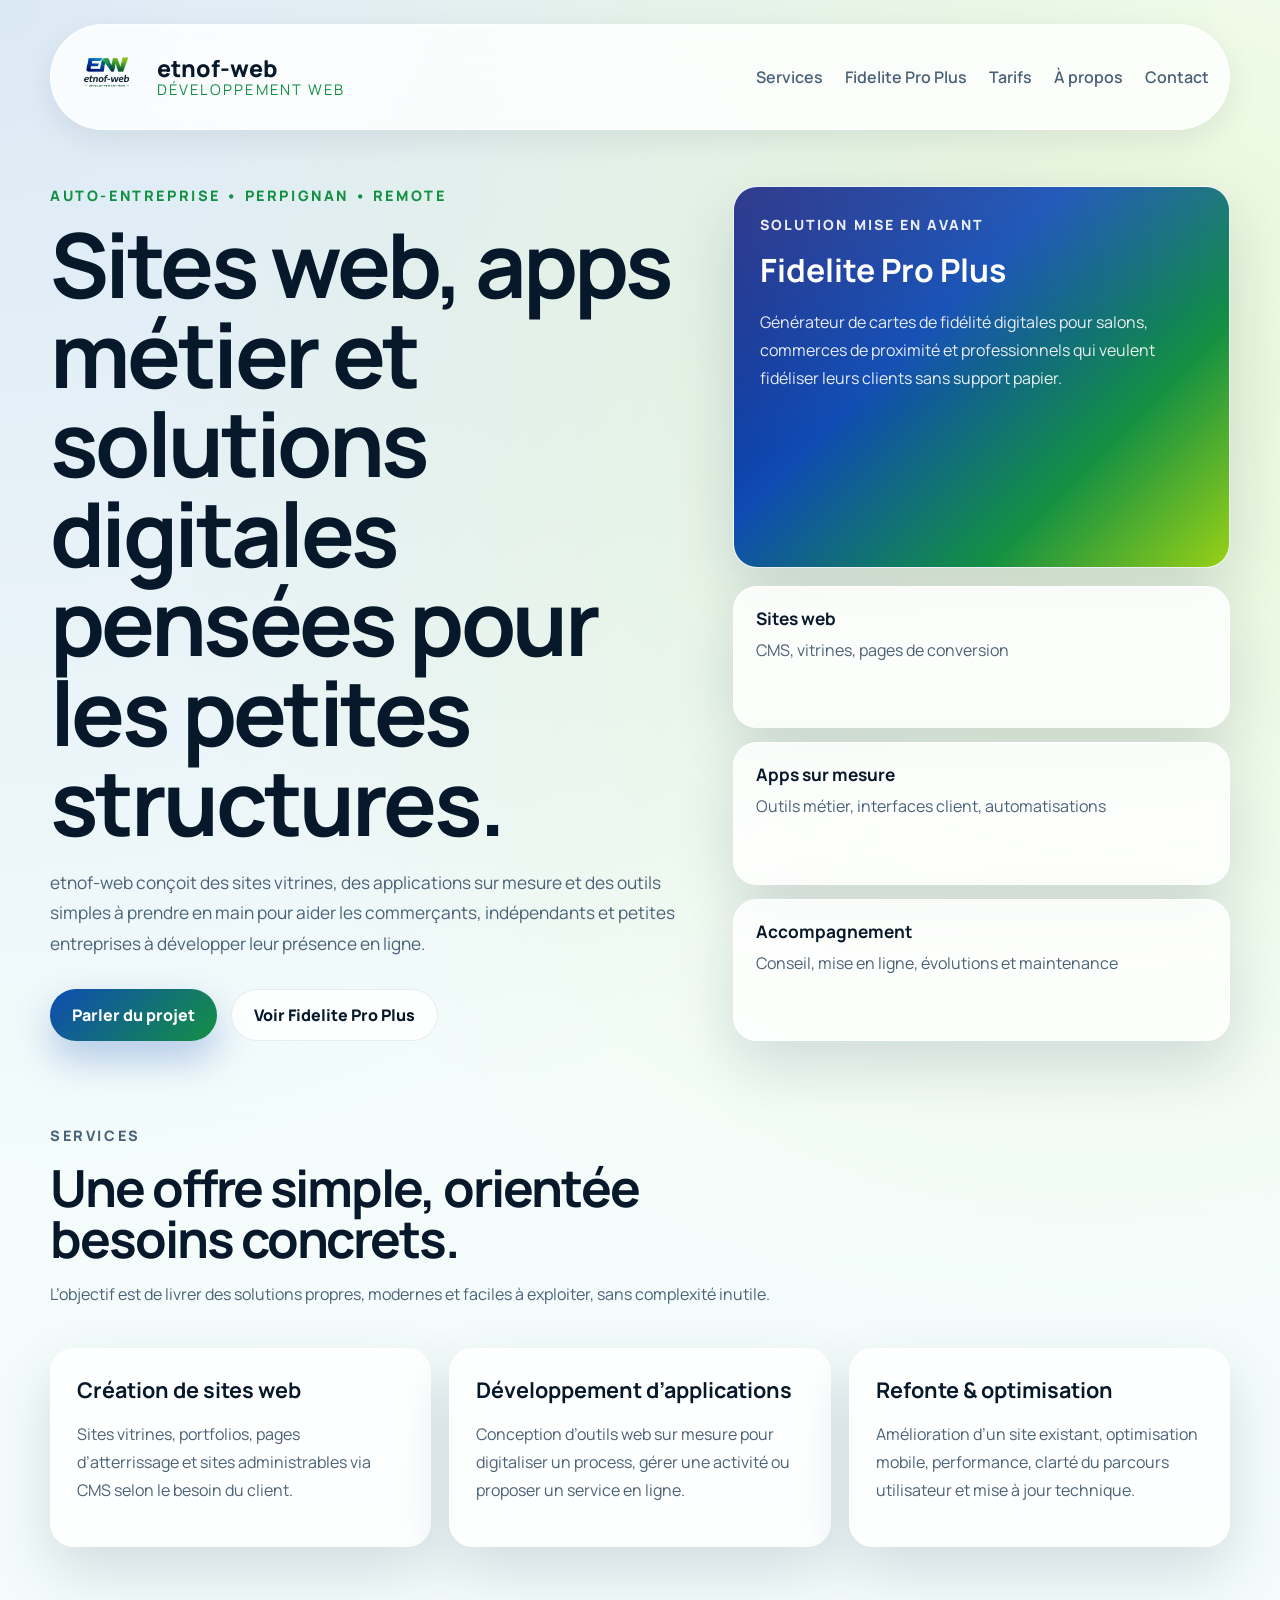
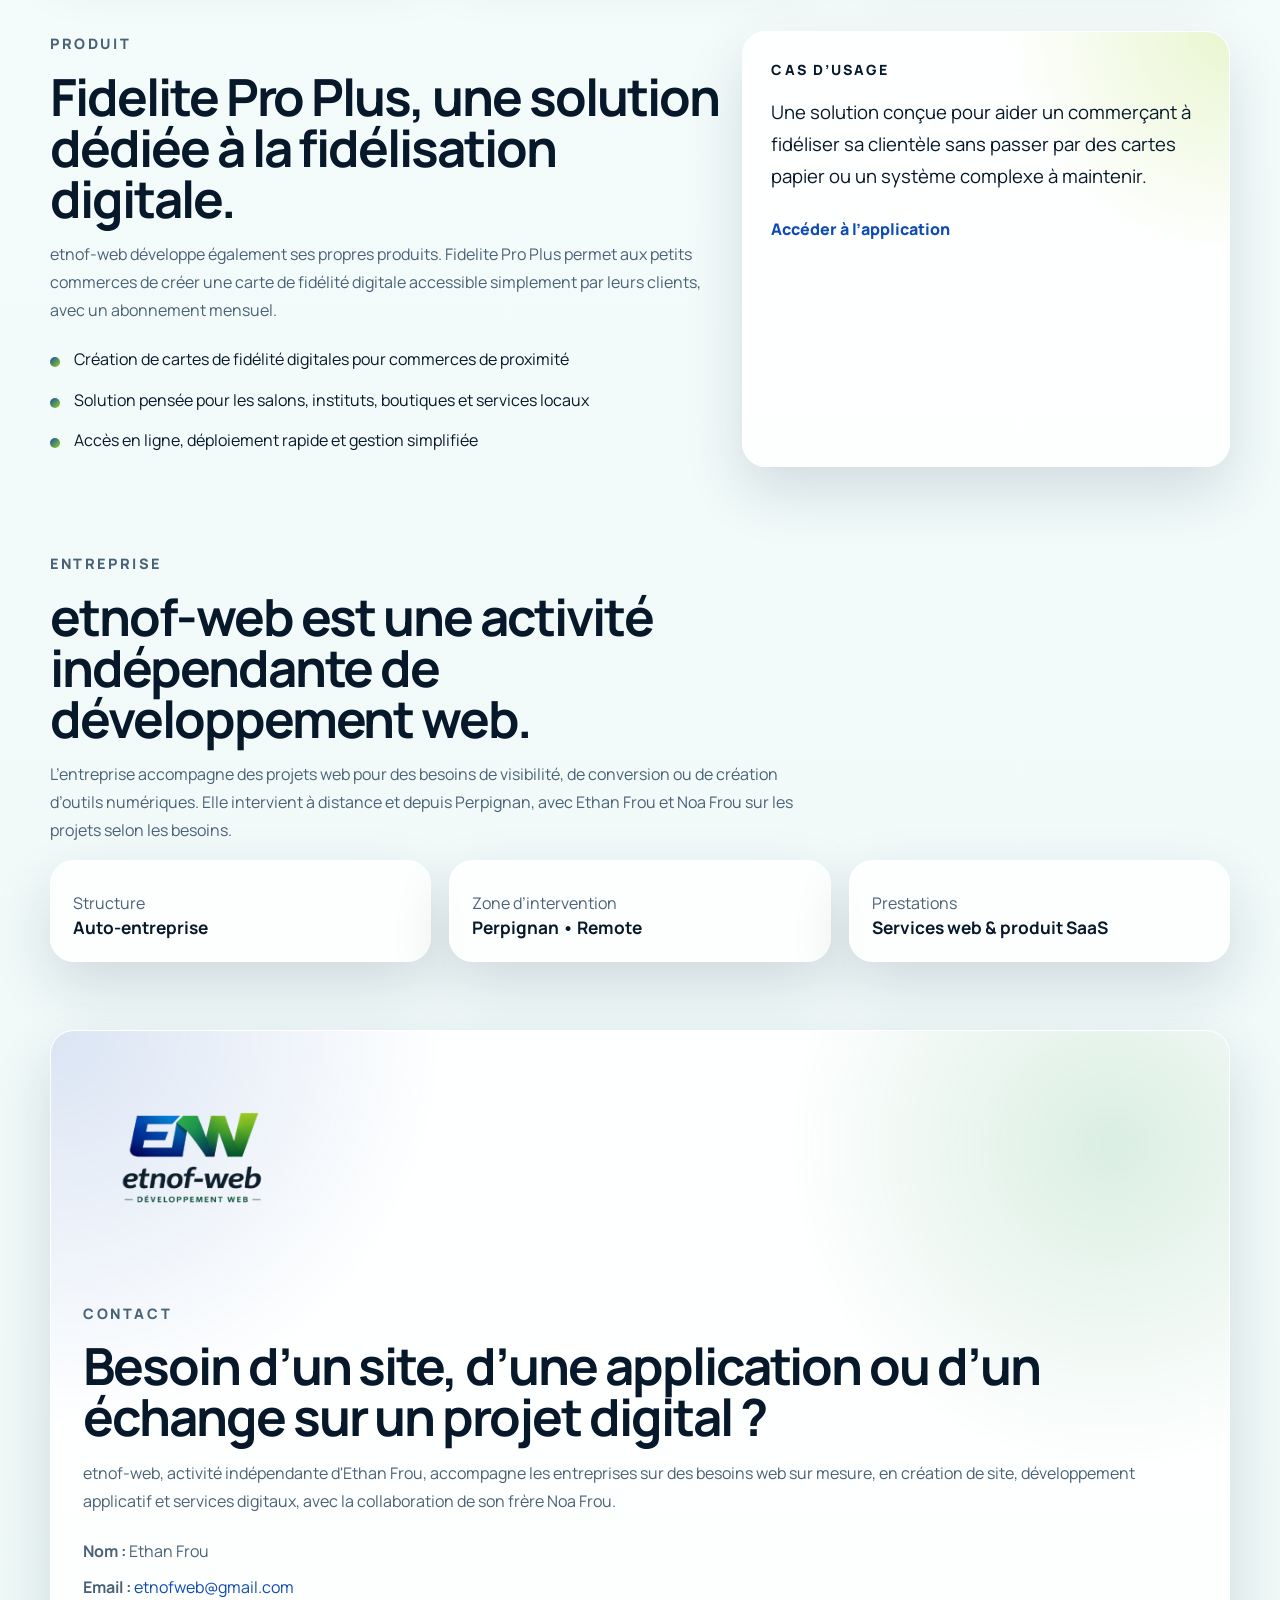
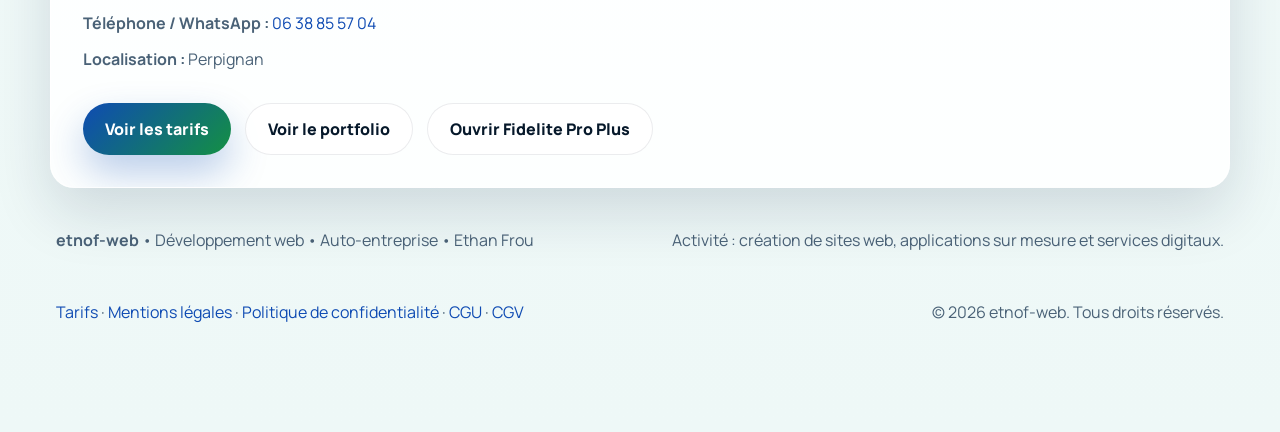
==== index.html @ b0a61ca3 "fix: retire Saint-Féliu-d'Amont de la zone d'intervention affichée Co-Authored-By: Claude Sonnet 5 <" ====
<!DOCTYPE html>
<html lang="fr">
  <head>
    <meta charset="UTF-8" />
    <meta name="viewport" content="width=device-width, initial-scale=1.0" />
    <title>etnof-web | Développement web & applications sur mesure</title>
    <meta
      name="description"
      content="etnof-web accompagne les indépendants, commerces et petites entreprises dans la création de sites web, d'applications sur mesure et d'outils digitaux comme Fidelite Pro Plus."
    />

    <!-- Google Search Console -->
    <meta name="google-site-verification" content="aApSL52H5fIy4BZEjOW_FqkqM33ICjAAiNYZXDq9M8A" />

    <!-- Canonical -->
    <link rel="canonical" href="https://website-etnof-web.vercel.app/" />

    <!-- Open Graph -->
    <meta property="og:type" content="website" />
    <meta property="og:url" content="https://website-etnof-web.vercel.app/" />
    <meta property="og:title" content="etnof-web | Développement web & applications sur mesure" />
    <meta property="og:description" content="etnof-web accompagne les indépendants, commerces et petites entreprises dans la création de sites web, d'applications sur mesure et d'outils digitaux." />
    <meta property="og:image" content="https://website-etnof-web.vercel.app/Logo_etnof-web.png" />
    <meta property="og:locale" content="fr_FR" />
    <meta property="og:site_name" content="etnof-web" />

    <!-- Twitter Card -->
    <meta name="twitter:card" content="summary" />
    <meta name="twitter:title" content="etnof-web | Développement web & applications sur mesure" />
    <meta name="twitter:description" content="etnof-web accompagne les indépendants, commerces et petites entreprises dans la création de sites web, d'applications sur mesure et d'outils digitaux." />
    <meta name="twitter:image" content="https://website-etnof-web.vercel.app/Logo_etnof-web.png" />

    <!-- JSON-LD : LocalBusiness -->
    <script type="application/ld+json">
    {
      "@context": "https://schema.org",
      "@type": "LocalBusiness",
      "name": "etnof-web",
      "description": "Développement web, création de sites web et d'applications sur mesure pour indépendants, commerces et petites entreprises.",
      "url": "https://website-etnof-web.vercel.app/",
      "logo": "https://website-etnof-web.vercel.app/Logo_etnof-web.png",
      "image": "https://website-etnof-web.vercel.app/Logo_etnof-web.png",
      "telephone": "+33638855704",
      "email": "etnofweb@gmail.com",
      "address": {
        "@type": "PostalAddress",
        "addressLocality": "Perpignan",
        "addressRegion": "Occitanie",
        "addressCountry": "FR"
      },
      "areaServed": {
        "@type": "Country",
        "name": "France"
      },
      "priceRange": "€€",
      "knowsLanguage": "fr",
      "founder": {
        "@type": "Person",
        "name": "Ethan Frou"
      },
      "hasOfferCatalog": {
        "@type": "OfferCatalog",
        "name": "Services web",
        "itemListElement": [
          {
            "@type": "Offer",
            "itemOffered": {
              "@type": "Service",
              "name": "Création de sites web",
              "description": "Sites vitrines, portfolios, pages d'atterrissage et sites administrables via CMS."
            }
          },
          {
            "@type": "Offer",
            "itemOffered": {
              "@type": "Service",
              "name": "Développement d'applications sur mesure",
              "description": "Conception d'outils web sur mesure pour digitaliser un process ou proposer un service en ligne."
            }
          },
          {
            "@type": "Offer",
            "itemOffered": {
              "@type": "Service",
              "name": "Refonte & optimisation",
              "description": "Amélioration d'un site existant, optimisation mobile, performance et mise à jour technique."
            }
          }
        ]
      }
    }
    </script>

    <link rel="icon" type="image/png" href="Logo_etnof-web.png" />
    <link rel="apple-touch-icon" href="Logo_etnof-web.png" />
    <link rel="preconnect" href="https://fonts.googleapis.com" />
    <link rel="preconnect" href="https://fonts.gstatic.com" crossorigin />
    <link
      href="https://fonts.googleapis.com/css2?family=Manrope:wght@400;500;600;700;800&display=swap"
      rel="stylesheet"
    />
    <link rel="stylesheet" href="style.css" />
  </head>
  <body>
    <div class="page-shell">
      <header class="site-header">
        <a class="brand" href="#top" aria-label="Accueil etnof-web">
          <img
            class="brand-logo"
            src="Logo_etnof-web.png"
            alt="Logo etnof-web"
            width="320"
            height="320"
          />
          <span class="brand-copy">
            <strong>etnof-web</strong>
            <span>Développement web</span>
          </span>
        </a>

        <button
          class="menu-toggle"
          type="button"
          aria-expanded="false"
          aria-controls="site-nav"
        >
          Menu
        </button>

        <nav class="site-nav" id="site-nav" aria-label="Navigation principale">
          <a href="#services">Services</a>
          <a href="#fideliteproplus">Fidelite Pro Plus</a>
          <a href="tarifs.html">Tarifs</a>
          <a href="#apropos">À propos</a>
          <a href="#contact">Contact</a>
        </nav>
      </header>

      <main id="top">
        <section class="hero">
          <div class="hero-copy" data-reveal>
            <p class="eyebrow">Auto-entreprise • Perpignan • Remote</p>
            <h1>Sites web, apps métier et solutions digitales pensées pour les petites structures.</h1>
            <p class="hero-text">
              etnof-web conçoit des sites vitrines, des applications sur mesure et des outils
              simples à prendre en main pour aider les commerçants, indépendants et petites
              entreprises à développer leur présence en ligne.
            </p>
            <div class="hero-actions">
              <a class="button button-primary" href="#contact">Parler du projet</a>
              <a
                class="button button-secondary"
                href="https://app.fideliteproplus.com/"
                target="_blank"
                rel="noreferrer"
              >
                Voir Fidelite Pro Plus
              </a>
            </div>
          </div>

          <aside class="hero-panel" data-reveal>
            <div class="panel-card panel-card-gradient">
              <p class="panel-label">Solution mise en avant</p>
              <h2>Fidelite Pro Plus</h2>
              <p>
                Générateur de cartes de fidélité digitales pour salons, commerces de proximité et
                professionnels qui veulent fidéliser leurs clients sans support papier.
              </p>
            </div>

            <div class="hero-stats">
              <article class="stat-card">
                <strong>Sites web</strong>
                <span>CMS, vitrines, pages de conversion</span>
              </article>
              <article class="stat-card">
                <strong>Apps sur mesure</strong>
                <span>Outils métier, interfaces client, automatisations</span>
              </article>
              <article class="stat-card">
                <strong>Accompagnement</strong>
                <span>Conseil, mise en ligne, évolutions et maintenance</span>
              </article>
            </div>
          </aside>
        </section>

        <section class="section section-grid" id="services">
          <div class="section-heading" data-reveal>
            <p class="eyebrow">Services</p>
            <h2>Une offre simple, orientée besoins concrets.</h2>
            <p>
              L’objectif est de livrer des solutions propres, modernes et faciles à exploiter, sans
              complexité inutile.
            </p>
          </div>

          <div class="cards-grid">
            <article class="info-card" data-reveal>
              <h3>Création de sites web</h3>
              <p>
                Sites vitrines, portfolios, pages d’atterrissage et sites administrables via CMS
                selon le besoin du client.
              </p>
            </article>
            <article class="info-card" data-reveal>
              <h3>Développement d’applications</h3>
              <p>
                Conception d’outils web sur mesure pour digitaliser un process, gérer une activité
                ou proposer un service en ligne.
              </p>
            </article>
            <article class="info-card" data-reveal>
              <h3>Refonte & optimisation</h3>
              <p>
                Amélioration d’un site existant, optimisation mobile, performance, clarté du
                parcours utilisateur et mise à jour technique.
              </p>
            </article>
          </div>
        </section>

        <section class="section spotlight" id="fideliteproplus">
          <div class="spotlight-copy" data-reveal>
            <p class="eyebrow">Produit</p>
            <h2>Fidelite Pro Plus, une solution dédiée à la fidélisation digitale.</h2>
            <p>
              etnof-web développe également ses propres produits. Fidelite Pro Plus permet aux
              petits commerces de créer une carte de fidélité digitale accessible simplement par
              leurs clients, avec un abonnement mensuel.
            </p>
            <ul class="feature-list">
              <li>Création de cartes de fidélité digitales pour commerces de proximité</li>
              <li>Solution pensée pour les salons, instituts, boutiques et services locaux</li>
              <li>Accès en ligne, déploiement rapide et gestion simplifiée</li>
            </ul>
          </div>

          <div class="spotlight-box" data-reveal>
            <p class="spotlight-kicker">Cas d’usage</p>
            <p class="spotlight-quote">
              Une solution conçue pour aider un commerçant à fidéliser sa clientèle sans passer par
              des cartes papier ou un système complexe à maintenir.
            </p>
            <a href="https://app.fideliteproplus.com/" target="_blank" rel="noreferrer">
              Accéder à l’application
            </a>
          </div>
        </section>

        <section class="section about" id="apropos">
          <div class="section-heading narrow" data-reveal>
            <p class="eyebrow">Entreprise</p>
            <h2>etnof-web est une activité indépendante de développement web.</h2>
            <p>
              L’entreprise accompagne des projets web pour des besoins de visibilité, de conversion
              ou de création d’outils numériques. Elle intervient à distance et depuis Perpignan,
              avec Ethan Frou et Noa Frou sur les projets selon les besoins.
            </p>
          </div>

          <div class="about-grid">
            <article class="about-card" data-reveal>
              <span>Structure</span>
              <strong>Auto-entreprise</strong>
            </article>
            <article class="about-card" data-reveal>
              <span>Zone d’intervention</span>
              <strong>Perpignan • Remote</strong>
            </article>
            <article class="about-card" data-reveal>
              <span>Prestations</span>
              <strong>Services web & produit SaaS</strong>
            </article>
          </div>
        </section>
      </main>

      <footer class="site-footer section" id="contact">
        <div class="footer-card" data-reveal>
          <img
            class="footer-logo"
            src="Logo_etnof-web.png"
            alt="Logo etnof-web"
            width="320"
            height="320"
          />
          <p class="eyebrow">Contact</p>
          <h2>Besoin d’un site, d’une application ou d’un échange sur un projet digital ?</h2>
          <p>
            etnof-web, activité indépendante d'Ethan Frou, accompagne les entreprises sur des
            besoins web sur mesure, en création de site, développement applicatif et services
            digitaux, avec la collaboration de son frère Noa Frou.
          </p>
          <div class="contact-list">
            <p><strong>Nom :</strong> Ethan Frou</p>
            <p><strong>Email :</strong> <a href="mailto:etnofweb@gmail.com">etnofweb@gmail.com</a></p>
            <p><strong>Téléphone / WhatsApp :</strong> <a href="tel:0638855704">06 38 85 57 04</a></p>
            <p><strong>Localisation :</strong> Perpignan</p>
          </div>
          <div class="footer-actions">
            <a class="button button-primary" href="tarifs.html">Voir les tarifs</a>
            <a
              class="button button-secondary"
              href="https://portfolio-ethan-2025.vercel.app/"
              target="_blank"
              rel="noreferrer"
            >
              Voir le portfolio
            </a>
            <a
              class="button button-secondary"
              href="https://app.fideliteproplus.com/"
              target="_blank"
              rel="noreferrer"
            >
              Ouvrir Fidelite Pro Plus
            </a>
          </div>
        </div>

        <div class="footer-meta">
          <p><strong>etnof-web</strong> • Développement web • Auto-entreprise • Ethan Frou</p>
          <p>Activité : création de sites web, applications sur mesure et services digitaux.</p>
          <p>
            <a href="tarifs.html">Tarifs</a> ·
            <a href="mentions-legales.html">Mentions légales</a> ·
            <a href="politique-confidentialite.html">Politique de confidentialité</a> ·
            <a href="cgu.html">CGU</a> ·
            <a href="cgv.html">CGV</a>
          </p>
          <p>© <span id="current-year"></span> etnof-web. Tous droits réservés.</p>
        </div>
      </footer>
    </div>

    <script src="script.js"></script>
  </body>
</html>
---- style.css ----
:root {
  --bg: #f4fbfa;
  --bg-soft: #ffffff;
  --text: #06182a;
  --muted: #4a6277;
  --line: rgba(6, 24, 42, 0.12);
  --blue: #0f4bb3;
  --blue-deep: #0a1677;
  --green: #149043;
  --lime: #99d116;
  --shadow: 0 24px 60px rgba(5, 28, 66, 0.14);
  --radius-xl: 32px;
  --radius-lg: 24px;
  --radius-md: 18px;
  --max-width: 1180px;
}

* {
  box-sizing: border-box;
}

html {
  scroll-behavior: smooth;
}

body {
  margin: 0;
  font-family: "Manrope", sans-serif;
  color: var(--text);
  background:
    radial-gradient(circle at top left, rgba(15, 75, 179, 0.12), transparent 32%),
    radial-gradient(circle at 85% 10%, rgba(153, 209, 22, 0.16), transparent 28%),
    linear-gradient(180deg, #f8fffe 0%, #eef8f7 100%);
}

a {
  color: inherit;
  text-decoration: none;
}

button,
a {
  -webkit-tap-highlight-color: transparent;
}

.page-shell {
  width: min(calc(100% - 32px), var(--max-width));
  margin: 0 auto;
  padding: 24px 0 48px;
}

.site-header {
  position: sticky;
  top: 16px;
  z-index: 20;
  display: flex;
  align-items: center;
  justify-content: space-between;
  gap: 24px;
  padding: 16px 20px;
  background: rgba(255, 255, 255, 0.82);
  border: 1px solid rgba(255, 255, 255, 0.9);
  border-radius: 999px;
  backdrop-filter: blur(18px);
  box-shadow: 0 10px 30px rgba(6, 24, 42, 0.08);
}

.brand {
  display: inline-flex;
  align-items: center;
  gap: 14px;
  min-width: 0;
}

.brand-logo {
  width: 72px;
  height: 72px;
  object-fit: contain;
  flex: 0 0 auto;
}

.brand-copy {
  display: flex;
  flex-direction: column;
  gap: 2px;
  line-height: 1.05;
}

.brand-copy strong {
  font-size: 1.45rem;
  font-weight: 800;
}

.brand-copy span {
  color: var(--green);
  font-size: 0.92rem;
  letter-spacing: 0.14em;
  text-transform: uppercase;
}

.site-nav {
  display: flex;
  align-items: center;
  gap: 22px;
  font-weight: 600;
  color: var(--muted);
}

.site-nav a {
  position: relative;
}

.site-nav a::after {
  content: "";
  position: absolute;
  left: 0;
  bottom: -6px;
  width: 100%;
  height: 2px;
  transform: scaleX(0);
  transform-origin: left;
  background: linear-gradient(90deg, var(--blue) 0%, var(--green) 100%);
  transition: transform 180ms ease;
}

.site-nav a:hover::after,
.site-nav a:focus-visible::after {
  transform: scaleX(1);
}

.menu-toggle {
  display: none;
  border: 0;
  border-radius: 999px;
  padding: 10px 14px;
  font: inherit;
  font-weight: 700;
  color: var(--text);
  background: rgba(15, 75, 179, 0.08);
  cursor: pointer;
}

.hero {
  display: grid;
  grid-template-columns: minmax(0, 1.25fr) minmax(320px, 0.95fr);
  gap: 28px;
  padding: 56px 0 40px;
}

.hero-copy,
.hero-panel,
.section,
.site-footer {
  min-width: 0;
}

.eyebrow {
  margin: 0 0 14px;
  color: var(--green);
  font-size: 0.9rem;
  font-weight: 800;
  letter-spacing: 0.18em;
  text-transform: uppercase;
}

.hero h1,
.section-heading h2,
.spotlight-copy h2,
.footer-card h2 {
  margin: 0;
  line-height: 1;
  letter-spacing: -0.04em;
}

.hero h1 {
  max-width: 13ch;
  font-size: clamp(3.2rem, 7vw, 6rem);
}

.hero-text,
.section-heading p,
.spotlight-copy p,
.panel-card p,
.info-card p,
.footer-card p,
.footer-meta p {
  color: var(--muted);
  line-height: 1.75;
}

.hero-text {
  max-width: 60ch;
  margin: 22px 0 0;
  font-size: 1.08rem;
}

.hero-actions,
.footer-actions {
  display: flex;
  flex-wrap: wrap;
  gap: 14px;
  margin-top: 30px;
}

.button {
  display: inline-flex;
  align-items: center;
  justify-content: center;
  min-height: 52px;
  padding: 0 22px;
  border-radius: 999px;
  font-weight: 800;
  transition:
    transform 180ms ease,
    box-shadow 180ms ease,
    background 180ms ease;
}

.button[hidden] {
  display: none;
}

.button:hover,
.button:focus-visible {
  transform: translateY(-2px);
}

.button-primary {
  color: white;
  background: linear-gradient(135deg, var(--blue) 0%, var(--green) 100%);
  box-shadow: 0 18px 38px rgba(15, 75, 179, 0.28);
}

.button-secondary {
  color: var(--text);
  background: rgba(255, 255, 255, 0.82);
  border: 1px solid rgba(6, 24, 42, 0.08);
}

.hero-panel {
  display: grid;
  gap: 18px;
}

.panel-card,
.stat-card,
.info-card,
.spotlight-box,
.about-card,
.footer-card {
  position: relative;
  overflow: hidden;
  background: rgba(255, 255, 255, 0.84);
  border: 1px solid rgba(255, 255, 255, 0.92);
  border-radius: var(--radius-lg);
  box-shadow: var(--shadow);
}

.panel-card {
  padding: 26px;
  min-height: 240px;
}

.panel-card-gradient {
  color: white;
  background:
    linear-gradient(160deg, rgba(255, 255, 255, 0.16), transparent 50%),
    linear-gradient(135deg, var(--blue-deep) 0%, var(--blue) 38%, var(--green) 72%, var(--lime) 100%);
}

.panel-card h2 {
  margin: 10px 0 14px;
  font-size: 2rem;
}

.panel-card p,
.panel-label {
  color: rgba(255, 255, 255, 0.9);
}

.panel-label,
.spotlight-kicker {
  margin: 0;
  font-size: 0.88rem;
  font-weight: 800;
  letter-spacing: 0.15em;
  text-transform: uppercase;
}

.hero-stats {
  display: grid;
  gap: 14px;
}

.stat-card {
  padding: 20px 22px;
}

.stat-card strong,
.about-card strong {
  display: block;
  font-size: 1.08rem;
}

.stat-card span,
.about-card span {
  display: block;
  margin-top: 8px;
  color: var(--muted);
  line-height: 1.55;
}

.section {
  padding: 42px 0;
}

.section-grid {
  display: grid;
  gap: 24px;
}

.section-heading {
  max-width: 720px;
}

.section-heading h2,
.spotlight-copy h2,
.footer-card h2 {
  font-size: clamp(2rem, 4vw, 3.4rem);
}

.cards-grid,
.about-grid {
  display: grid;
  grid-template-columns: repeat(3, minmax(0, 1fr));
  gap: 18px;
}

.info-card {
  padding: 26px;
}

.info-card h3 {
  margin: 0 0 12px;
  font-size: 1.35rem;
}

.spotlight {
  display: grid;
  grid-template-columns: minmax(0, 1.1fr) minmax(280px, 0.8fr);
  gap: 22px;
  align-items: stretch;
}

.feature-list {
  margin: 22px 0 0;
  padding: 0;
  list-style: none;
}

.feature-list li {
  position: relative;
  padding-left: 24px;
  margin-bottom: 14px;
  line-height: 1.65;
}

.feature-list li::before {
  content: "";
  position: absolute;
  left: 0;
  top: 11px;
  width: 10px;
  height: 10px;
  border-radius: 999px;
  background: linear-gradient(135deg, var(--blue) 0%, var(--lime) 100%);
}

.spotlight-box {
  padding: 28px;
  background:
    radial-gradient(circle at top right, rgba(153, 209, 22, 0.2), transparent 34%),
    rgba(255, 255, 255, 0.86);
}

.spotlight-quote {
  margin: 18px 0 26px;
  font-size: 1.16rem;
  line-height: 1.7;
}

.spotlight-box a {
  display: inline-flex;
  font-weight: 800;
  color: var(--blue);
}

.narrow {
  max-width: 760px;
}

.about-card {
  padding: 22px;
}

.site-footer {
  padding-top: 26px;
}

.footer-card {
  padding: 32px;
  background:
    radial-gradient(circle at top left, rgba(15, 75, 179, 0.15), transparent 28%),
    radial-gradient(circle at 90% 15%, rgba(20, 144, 67, 0.15), transparent 26%),
    rgba(255, 255, 255, 0.88);
}

.footer-logo {
  display: block;
  width: min(220px, 48vw);
  height: auto;
  margin-bottom: 18px;
}

.contact-list {
  display: grid;
  gap: 8px;
  margin-top: 22px;
}

.contact-list p {
  margin: 0;
}

.contact-list a {
  color: var(--blue);
}

.footer-meta {
  display: flex;
  flex-wrap: wrap;
  justify-content: space-between;
  gap: 12px 24px;
  padding: 22px 6px 0;
}

.footer-meta a,
.legal-card a {
  color: var(--blue);
}

.legal-shell {
  padding-bottom: 64px;
}

.legal-header {
  position: relative;
}

.legal-nav {
  display: flex;
}

.legal-main {
  padding-top: 46px;
}

.legal-hero {
  max-width: 760px;
  padding: 24px 0 10px;
}

.legal-hero h1 {
  margin: 0;
  font-size: clamp(2.8rem, 6vw, 4.8rem);
  line-height: 1;
  letter-spacing: -0.04em;
}

.legal-intro {
  color: var(--muted);
  line-height: 1.75;
  margin-top: 18px;
}

.legal-grid {
  display: grid;
  grid-template-columns: repeat(2, minmax(0, 1fr));
  gap: 18px;
  padding-top: 28px;
}

.legal-card {
  padding: 28px;
  background: rgba(255, 255, 255, 0.86);
  border: 1px solid rgba(255, 255, 255, 0.92);
  border-radius: var(--radius-lg);
  box-shadow: var(--shadow);
}

.legal-card h2 {
  margin: 0 0 16px;
  font-size: 1.5rem;
}

.legal-card p {
  margin: 0 0 12px;
  color: var(--muted);
  line-height: 1.75;
}

.pricing-grid {
  display: grid;
  grid-template-columns: repeat(3, minmax(0, 1fr));
  gap: 18px;
  padding-top: 28px;
}

.pricing-card {
  display: flex;
  flex-direction: column;
  padding: 32px 28px;
  background: rgba(255, 255, 255, 0.86);
  border: 1px solid rgba(255, 255, 255, 0.92);
  border-radius: var(--radius-lg);
  box-shadow: var(--shadow);
}

.pricing-card h3 {
  margin: 0 0 6px;
  font-size: 1.4rem;
}

.pricing-tagline {
  margin: 0 0 22px;
  color: var(--muted);
  line-height: 1.55;
}

.price-value {
  display: flex;
  align-items: baseline;
  flex-wrap: wrap;
  gap: 8px;
  margin-bottom: 6px;
}

.price-value strong {
  font-size: 2.4rem;
  font-weight: 800;
  letter-spacing: -0.03em;
}

.price-value span {
  color: var(--muted);
  font-size: 0.95rem;
}

.price-old {
  color: var(--muted);
  font-size: 1.2rem;
  font-weight: 600;
  text-decoration: line-through;
  text-decoration-thickness: 2px;
}

.price-launch-note {
  margin: 0 0 18px;
  font-size: 0.82rem;
  font-weight: 800;
  letter-spacing: 0.02em;
  color: var(--green);
}

.pricing-features {
  flex: 1;
  margin: 0 0 28px;
  padding: 0;
  list-style: none;
}

.pricing-features li {
  position: relative;
  padding-left: 22px;
  margin-bottom: 12px;
  line-height: 1.55;
  color: var(--muted);
}

.pricing-features li::before {
  content: "";
  position: absolute;
  left: 0;
  top: 8px;
  width: 8px;
  height: 8px;
  border-radius: 999px;
  background: linear-gradient(135deg, var(--blue) 0%, var(--lime) 100%);
}

.pricing-card .button {
  align-self: flex-start;
}

.pricing-badge {
  align-self: flex-start;
  margin-bottom: 16px;
  padding: 5px 14px;
  border-radius: 999px;
  font-size: 0.78rem;
  font-weight: 800;
  letter-spacing: 0.1em;
  text-transform: uppercase;
  background: rgba(15, 75, 179, 0.08);
  color: var(--blue);
}

.pricing-card-featured {
  color: white;
  background:
    linear-gradient(160deg, rgba(255, 255, 255, 0.16), transparent 50%),
    linear-gradient(135deg, var(--blue-deep) 0%, var(--blue) 38%, var(--green) 72%, var(--lime) 100%);
  border: none;
  transform: translateY(-8px);
}

.pricing-card-featured .pricing-badge {
  background: rgba(255, 255, 255, 0.22);
  color: white;
}

.pricing-card-featured .pricing-tagline,
.pricing-card-featured .price-value span,
.pricing-card-featured .pricing-features li {
  color: rgba(255, 255, 255, 0.9);
}

.pricing-card-featured .price-old {
  color: rgba(255, 255, 255, 0.65);
}

.pricing-card-featured .price-launch-note {
  color: var(--lime);
}

.pricing-card-featured .pricing-features li::before {
  background: white;
}

.pricing-card-featured .button-secondary {
  color: var(--blue-deep);
  background: rgba(255, 255, 255, 0.94);
  border: none;
}

.pricing-note {
  max-width: 760px;
  margin: 26px auto 0;
  color: var(--muted);
  line-height: 1.65;
  text-align: center;
}

.options-panel {
  padding: 32px;
  background: rgba(255, 255, 255, 0.86);
  border: 1px solid rgba(255, 255, 255, 0.92);
  border-radius: var(--radius-lg);
  box-shadow: var(--shadow);
}

.options-grid {
  display: grid;
  grid-template-columns: repeat(2, minmax(0, 1fr));
  gap: 2px 40px;
}

.option-row {
  display: flex;
  align-items: flex-start;
  justify-content: space-between;
  gap: 12px;
  padding: 13px 0;
  border-bottom: 1px dashed var(--line);
}

.option-name {
  color: var(--text);
  font-weight: 600;
}

.option-note {
  display: block;
  margin-top: 4px;
  font-size: 0.8rem;
  font-weight: 500;
  color: var(--muted);
  line-height: 1.5;
}

.option-price {
  flex: 0 0 auto;
  font-weight: 800;
  color: var(--blue);
  white-space: nowrap;
}

.launch-banner {
  display: flex;
  align-items: center;
  justify-content: center;
  flex-wrap: wrap;
  gap: 6px;
  margin: 0 0 16px;
  padding: 12px 20px;
  border-radius: 999px;
  background: linear-gradient(135deg, var(--blue-deep) 0%, var(--blue) 45%, var(--green) 100%);
  color: white;
  text-align: center;
  font-size: 0.92rem;
  font-weight: 600;
}

.launch-banner strong {
  font-weight: 800;
}

.reassurance-grid {
  display: grid;
  grid-template-columns: repeat(auto-fit, minmax(210px, 1fr));
  gap: 18px;
}

.reassurance-item h3 {
  font-size: 1.05rem;
}

.reassurance-item p {
  margin: 0;
  font-size: 0.94rem;
}

.formule-panel {
  display: grid;
  gap: 14px;
  padding: 40px;
}

.formule-price {
  display: flex;
  flex-wrap: wrap;
  align-items: baseline;
  gap: 10px;
  margin: 4px 0 0;
}

.formule-price strong {
  font-size: 2.1rem;
  font-weight: 800;
  letter-spacing: -0.02em;
}

.formule-price span {
  color: rgba(255, 255, 255, 0.9);
  font-size: 1rem;
}

.formule-panel .button {
  justify-self: start;
}

.spotlight-actions {
  display: flex;
  flex-wrap: wrap;
  gap: 14px;
  margin-top: 24px;
}

.estimator-banner {
  display: flex;
  flex-wrap: wrap;
  align-items: center;
  justify-content: space-between;
  gap: 24px;
  margin-top: 28px;
  padding: 30px 32px;
  background:
    radial-gradient(circle at top right, rgba(153, 209, 22, 0.18), transparent 34%),
    rgba(255, 255, 255, 0.86);
  border: 1px solid rgba(255, 255, 255, 0.92);
  border-radius: var(--radius-lg);
  box-shadow: var(--shadow);
}

.estimator-banner-copy {
  max-width: 520px;
}

.estimator-banner-copy h2 {
  margin: 6px 0 8px;
  font-size: clamp(1.5rem, 3vw, 2rem);
  letter-spacing: -0.03em;
}

.estimator-banner-copy p {
  margin: 0;
  color: var(--muted);
  line-height: 1.6;
}

.estimator-banner .button {
  flex: 0 0 auto;
}

.modal-overlay {
  position: fixed;
  inset: 0;
  z-index: 100;
  display: flex;
  align-items: center;
  justify-content: center;
  padding: 20px;
  background: rgba(6, 24, 42, 0.55);
  backdrop-filter: blur(6px);
}

.modal-overlay[hidden] {
  display: none;
}

.modal-box {
  position: relative;
  width: min(560px, 100%);
  max-height: min(680px, 90vh);
  overflow-y: auto;
  padding: 40px 36px 32px;
  background: var(--bg-soft);
  border-radius: var(--radius-lg);
  box-shadow: 0 30px 80px rgba(5, 28, 66, 0.35);
  outline: none;
  scrollbar-width: thin;
  scrollbar-color: var(--blue) rgba(6, 24, 42, 0.08);
}

.modal-box::-webkit-scrollbar {
  width: 8px;
}

.modal-box::-webkit-scrollbar-track {
  background: rgba(6, 24, 42, 0.08);
  border-radius: 999px;
  margin: 8px 0;
}

.modal-box::-webkit-scrollbar-thumb {
  background: linear-gradient(180deg, var(--blue) 0%, var(--green) 100%);
  border-radius: 999px;
}

.modal-box::-webkit-scrollbar-thumb:hover {
  background: linear-gradient(180deg, var(--blue-deep) 0%, var(--green) 100%);
}

.modal-close {
  position: absolute;
  top: 16px;
  right: 16px;
  width: 36px;
  height: 36px;
  display: inline-flex;
  align-items: center;
  justify-content: center;
  border: none;
  border-radius: 999px;
  background: rgba(6, 24, 42, 0.06);
  color: var(--text);
  font-size: 1.2rem;
  line-height: 1;
  cursor: pointer;
  transition: background 180ms ease;
}

.modal-close:hover,
.modal-close:focus-visible {
  background: rgba(6, 24, 42, 0.12);
}

.modal-progress {
  display: flex;
  gap: 8px;
  margin: 4px 36px 24px 0;
}

.modal-progress-dot {
  flex: 1;
  height: 4px;
  border-radius: 999px;
  background: rgba(6, 24, 42, 0.1);
  transition: background 200ms ease;
}

.modal-progress-dot.is-active,
.modal-progress-dot.is-done {
  background: linear-gradient(90deg, var(--blue) 0%, var(--green) 100%);
}

.modal-content {
  min-height: 260px;
  outline: none;
}

.modal-content h2 {
  margin: 4px 0 10px;
  font-size: clamp(1.4rem, 3vw, 1.9rem);
  letter-spacing: -0.03em;
}

.estimator-subtitle {
  margin: 0 0 20px;
  color: var(--muted);
  line-height: 1.6;
}

.estimator-choices {
  display: grid;
  gap: 10px;
}

.estimator-choice {
  display: flex;
  align-items: center;
  justify-content: space-between;
  gap: 14px;
  padding: 16px 18px;
  border-radius: var(--radius-md);
  border: 1px solid rgba(6, 24, 42, 0.1);
  background: rgba(255, 255, 255, 0.7);
  text-align: left;
  font: inherit;
  color: var(--text);
  cursor: pointer;
  transition:
    border-color 180ms ease,
    background 180ms ease,
    transform 180ms ease;
}

.estimator-choice:hover,
.estimator-choice:focus-visible {
  transform: translateY(-1px);
  border-color: rgba(15, 75, 179, 0.35);
}

.estimator-choice.is-selected {
  border-color: var(--blue);
  background: linear-gradient(135deg, rgba(15, 75, 179, 0.1) 0%, rgba(153, 209, 22, 0.14) 100%);
}

.estimator-choice-main {
  display: flex;
  flex-direction: column;
  gap: 4px;
}

.estimator-choice-label {
  font-weight: 700;
}

.estimator-choice-desc {
  color: var(--muted);
  font-size: 0.88rem;
  line-height: 1.4;
}

.estimator-choice-price {
  flex: 0 0 auto;
  font-weight: 800;
  color: var(--blue);
  white-space: nowrap;
}

.modal-actions {
  display: flex;
  justify-content: space-between;
  gap: 12px;
  margin-top: 28px;
}

.modal-actions .button:disabled {
  opacity: 0.45;
  cursor: not-allowed;
  transform: none;
}

.estimator-result-list {
  margin: 0 0 16px;
  padding: 0;
  list-style: none;
  display: grid;
  gap: 8px;
}

.estimator-result-list li {
  display: flex;
  justify-content: space-between;
  gap: 12px;
  padding-bottom: 8px;
  border-bottom: 1px dashed var(--line);
  color: var(--muted);
}

.estimator-result-list li span {
  font-weight: 700;
  color: var(--text);
}

.estimator-result-monthly {
  margin: 0 0 16px;
  font-weight: 700;
  color: var(--green);
}

.estimator-disclaimer {
  margin: 0 0 24px;
  color: var(--muted);
  font-size: 0.85rem;
  line-height: 1.6;
}

.estimator-result-actions {
  display: flex;
  flex-wrap: wrap;
  gap: 12px;
}

[data-reveal] {
  opacity: 0;
  transform: translateY(22px);
  transition:
    opacity 500ms ease,
    transform 500ms ease;
}

[data-reveal].is-visible {
  opacity: 1;
  transform: translateY(0);
}

@media (max-width: 960px) {
  .hero,
  .spotlight,
  .cards-grid,
  .about-grid,
  .legal-grid,
  .pricing-grid,
  .options-grid {
    grid-template-columns: 1fr;
  }

  .pricing-card-featured {
    transform: none;
  }

  .site-header {
    border-radius: 28px;
  }

  .menu-toggle {
    display: inline-flex;
  }

  .site-nav {
    position: absolute;
    top: calc(100% + 12px);
    right: 0;
    left: 0;
    display: none;
    flex-direction: column;
    align-items: flex-start;
    gap: 14px;
    padding: 18px 20px;
    background: rgba(255, 255, 255, 0.96);
    border: 1px solid rgba(6, 24, 42, 0.08);
    border-radius: 24px;
    box-shadow: 0 20px 40px rgba(6, 24, 42, 0.12);
  }

  .site-header.is-open .site-nav {
    display: flex;
  }
}

@media (max-width: 720px) {
  .page-shell {
    width: min(calc(100% - 20px), var(--max-width));
    padding-top: 14px;
  }

  .site-header {
    align-items: flex-start;
    padding: 14px;
  }

  .brand-logo {
    width: 56px;
    height: 56px;
  }

  .brand-copy strong {
    font-size: 1.18rem;
  }

  .brand-copy span {
    font-size: 0.76rem;
  }

  .hero {
    padding-top: 34px;
  }

  .hero h1 {
    max-width: none;
    font-size: clamp(2.6rem, 13vw, 4rem);
  }

  .panel-card,
  .info-card,
  .spotlight-box,
  .footer-card,
  .options-panel {
    padding: 22px;
  }

  .footer-meta {
    padding-bottom: 18px;
  }

  .estimator-banner {
    padding: 22px;
  }

  .modal-box {
    padding: 30px 20px 24px;
  }

  .modal-progress {
    margin-right: 0;
  }
}

@media (prefers-reduced-motion: reduce) {
  html {
    scroll-behavior: auto;
  }

  *,
  *::before,
  *::after {
    animation: none !important;
    transition: none !important;
  }

  [data-reveal] {
    opacity: 1;
    transform: none;
  }
}
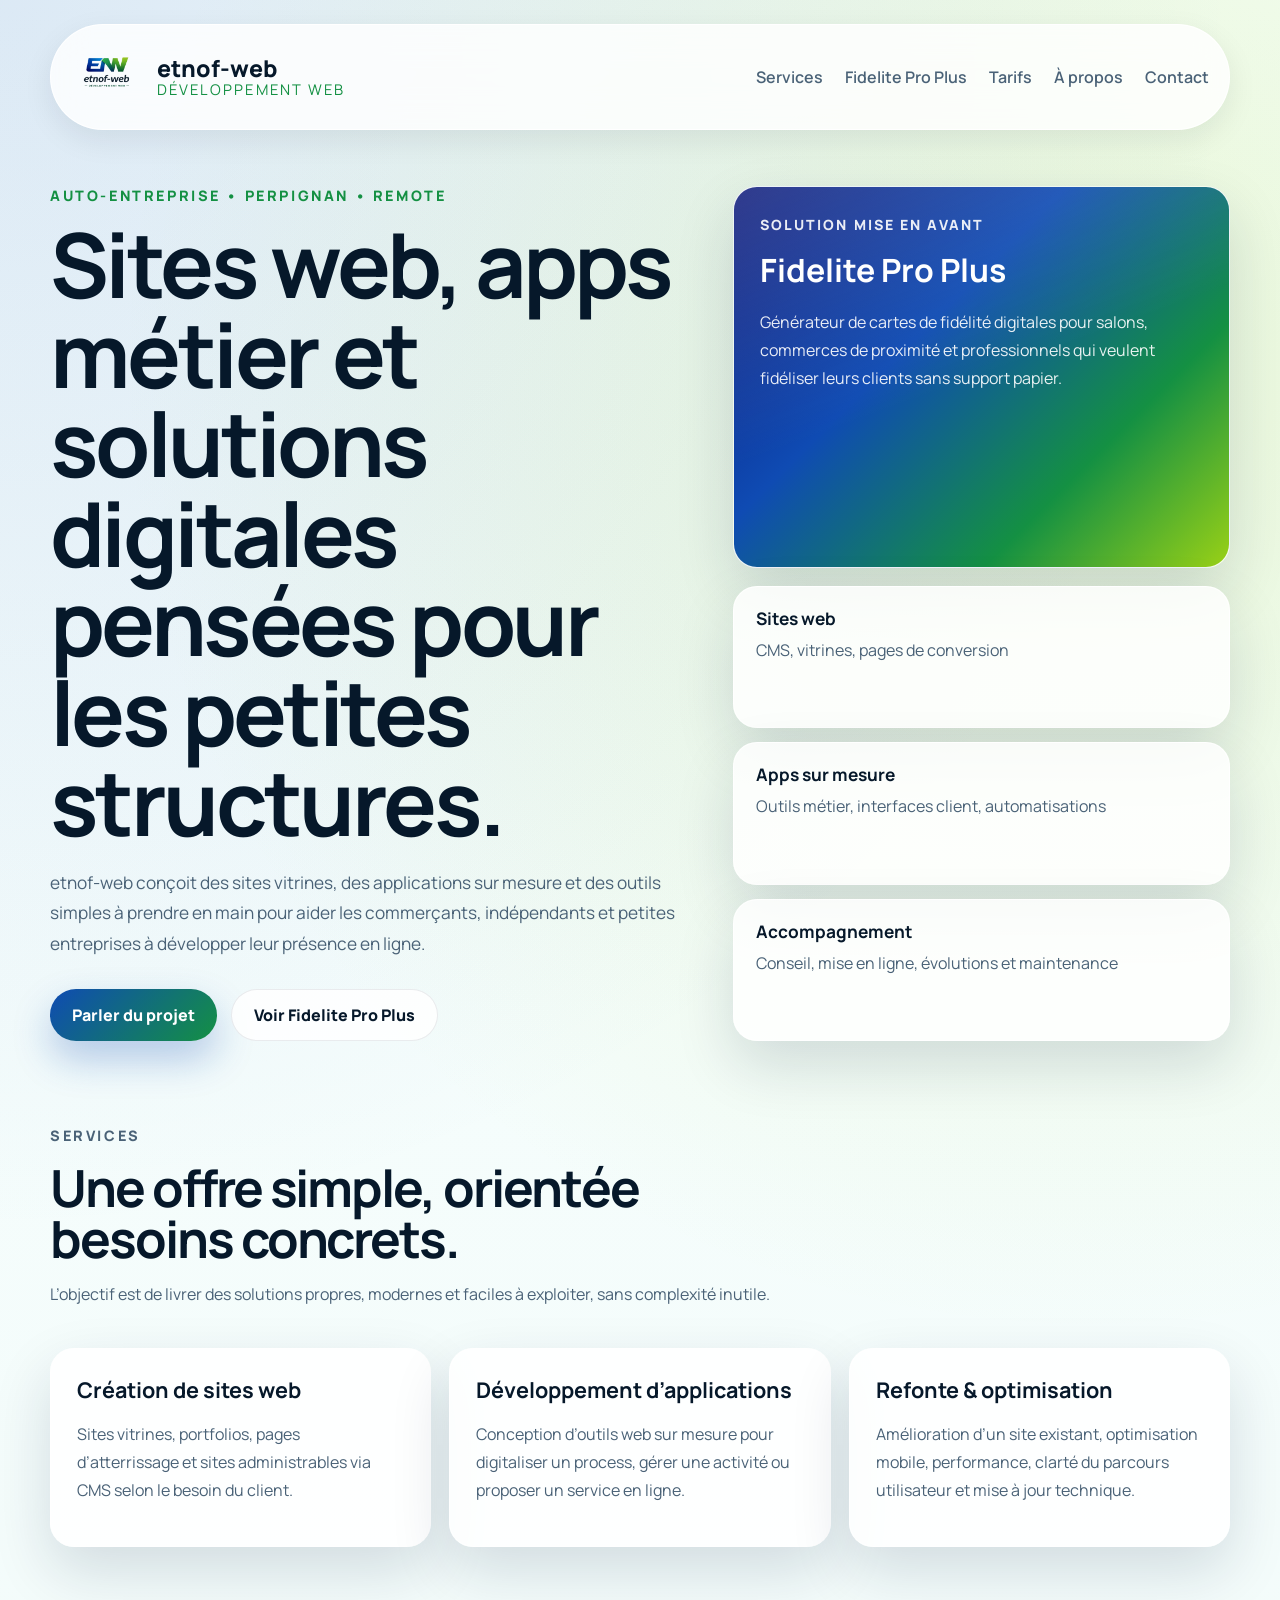
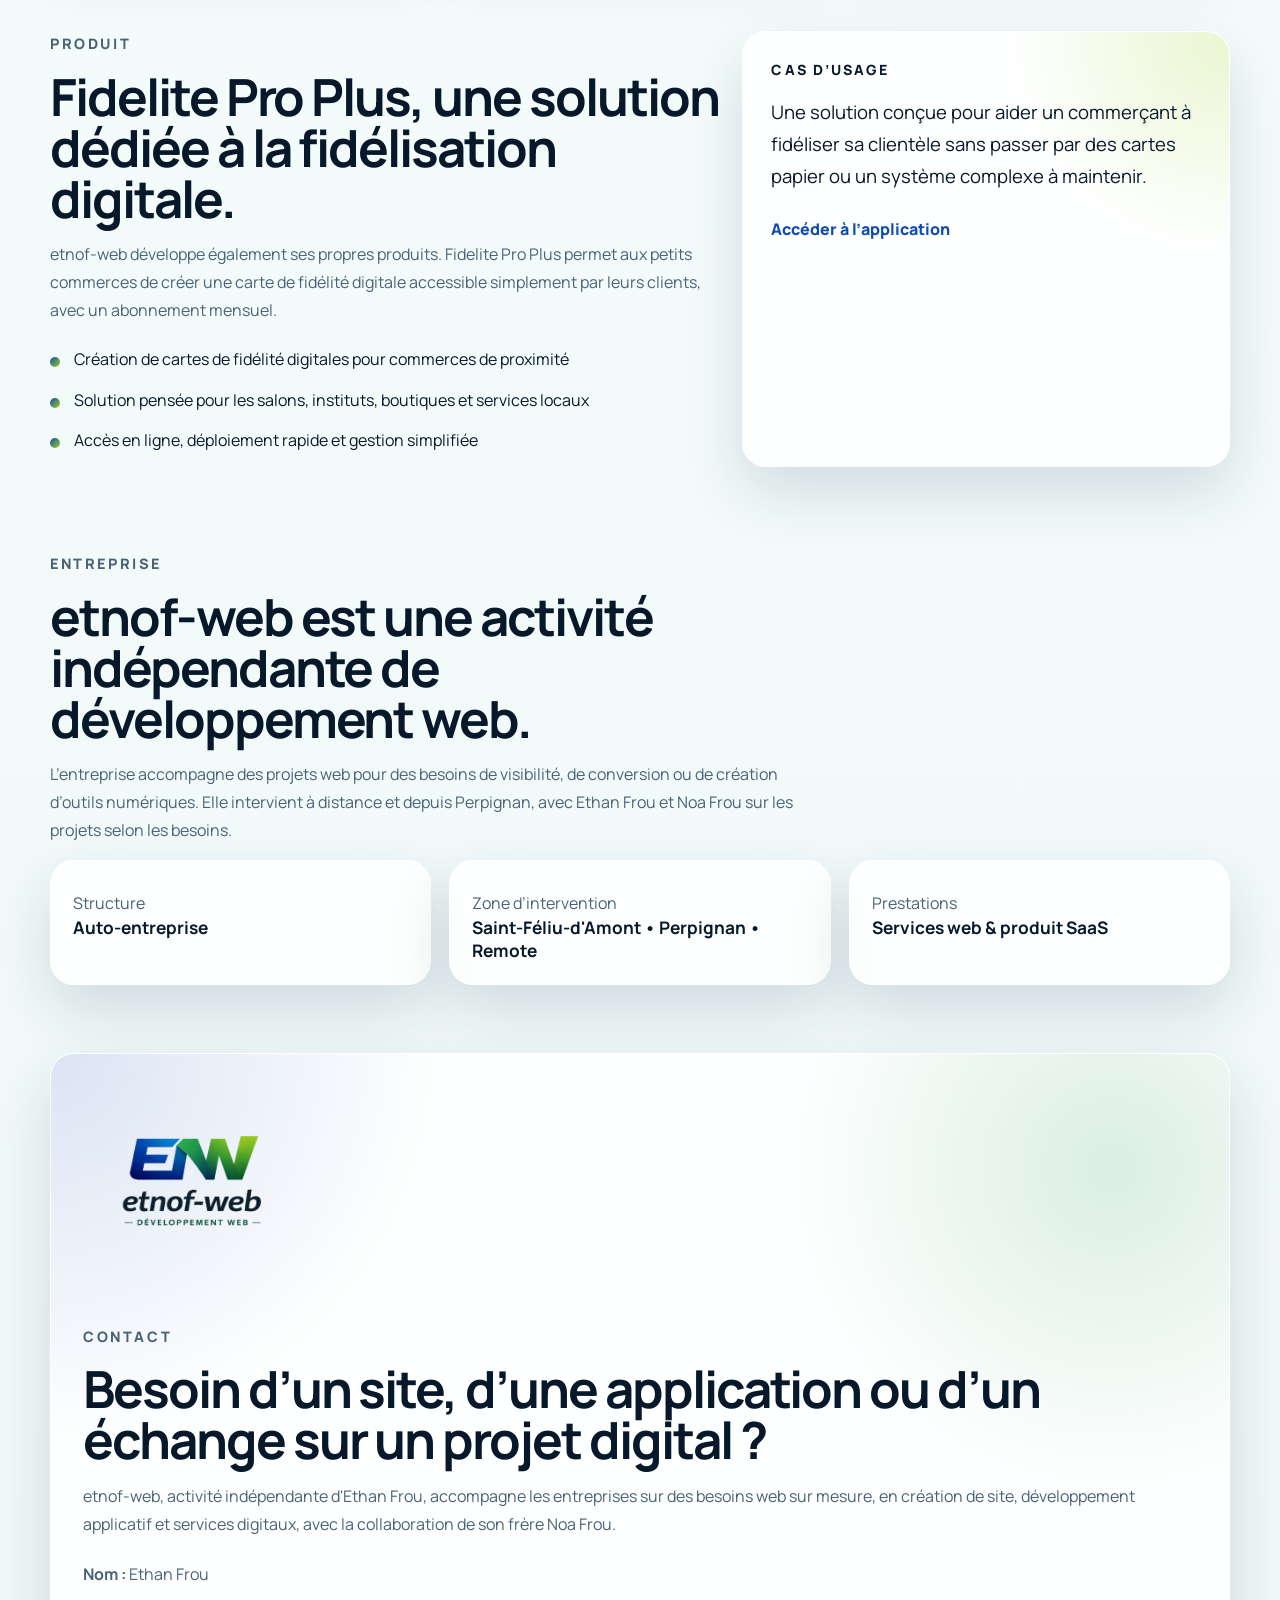
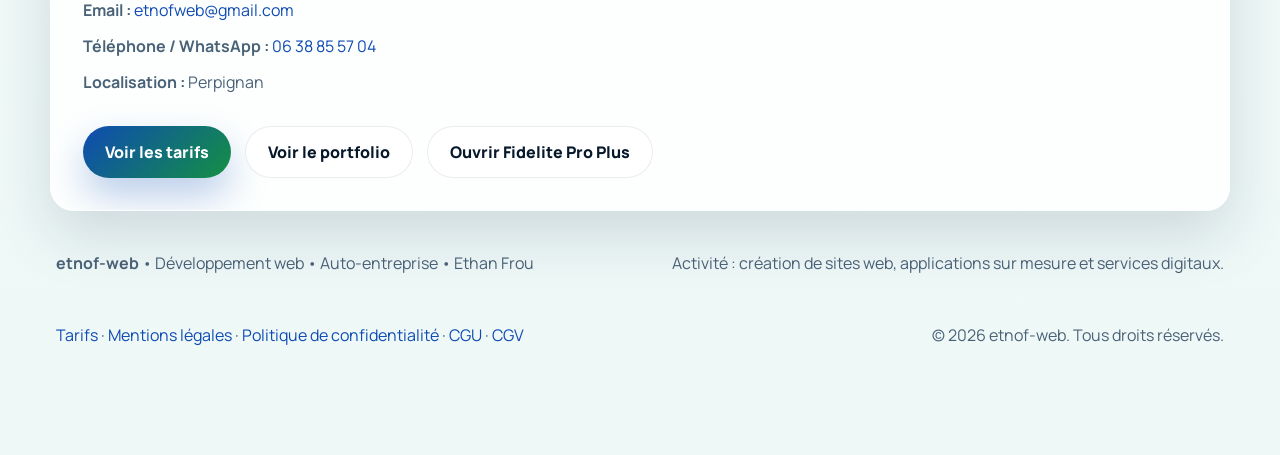
==== commit 020f24ed: "feat: ajoute le tracking analytics Umami avec events custom Ajoute le script Umami (cookieless) dans" ====
--- a/index.html
+++ b/index.html
@@ -100,6 +100,9 @@
       rel="stylesheet"
     />
     <link rel="stylesheet" href="style.css" />
+
+    <!-- Umami Analytics -->
+    <script defer src="https://cloud.umami.is/script.js" data-website-id="c953f7dc-0572-47bf-be9c-69dccf98b3ff"></script>
   </head>
   <body>
     <div class="page-shell">
@@ -132,7 +135,7 @@
           <a href="#fideliteproplus">Fidelite Pro Plus</a>
           <a href="tarifs.html">Tarifs</a>
           <a href="#apropos">À propos</a>
-          <a href="#contact">Contact</a>
+          <a href="#contact" data-track="contact_cta_clicked" data-track-label="nav_contact_anchor">Contact</a>
         </nav>
       </header>
 
@@ -147,12 +150,23 @@
               entreprises à développer leur présence en ligne.
             </p>
             <div class="hero-actions">
-              <a class="button button-primary" href="#contact">Parler du projet</a>
+              <a
+                class="button button-primary"
+                href="#contact"
+                data-track="contact_cta_clicked"
+                data-track-label="parler_du_projet"
+                data-track-location="hero"
+              >
+                Parler du projet
+              </a>
               <a
                 class="button button-secondary"
                 href="https://app.fideliteproplus.com/"
                 target="_blank"
                 rel="noreferrer"
+                data-track="portfolio_link_clicked"
+                data-track-project="fideliteproplus"
+                data-track-location="hero"
               >
                 Voir Fidelite Pro Plus
               </a>
@@ -243,7 +257,14 @@
               Une solution conçue pour aider un commerçant à fidéliser sa clientèle sans passer par
               des cartes papier ou un système complexe à maintenir.
             </p>
-            <a href="https://app.fideliteproplus.com/" target="_blank" rel="noreferrer">
+            <a
+              href="https://app.fideliteproplus.com/"
+              target="_blank"
+              rel="noreferrer"
+              data-track="portfolio_link_clicked"
+              data-track-project="fideliteproplus"
+              data-track-location="spotlight"
+            >
               Accéder à l’application
             </a>
           </div>
@@ -267,7 +288,7 @@
             </article>
             <article class="about-card" data-reveal>
               <span>Zone d’intervention</span>
-              <strong>Perpignan • Remote</strong>
+              <strong>Saint-Féliu-d'Amont • Perpignan • Remote</strong>
             </article>
             <article class="about-card" data-reveal>
               <span>Prestations</span>
@@ -295,8 +316,8 @@
           </p>
           <div class="contact-list">
             <p><strong>Nom :</strong> Ethan Frou</p>
-            <p><strong>Email :</strong> <a href="mailto:etnofweb@gmail.com">etnofweb@gmail.com</a></p>
-            <p><strong>Téléphone / WhatsApp :</strong> <a href="tel:0638855704">06 38 85 57 04</a></p>
+            <p><strong>Email :</strong> <a href="mailto:etnofweb@gmail.com" data-track="contact_cta_clicked" data-track-label="email_direct">etnofweb@gmail.com</a></p>
+            <p><strong>Téléphone / WhatsApp :</strong> <a href="tel:0638855704" data-track="contact_cta_clicked" data-track-label="tel_direct">06 38 85 57 04</a></p>
             <p><strong>Localisation :</strong> Perpignan</p>
           </div>
           <div class="footer-actions">
@@ -306,6 +327,9 @@
               href="https://portfolio-ethan-2025.vercel.app/"
               target="_blank"
               rel="noreferrer"
+              data-track="portfolio_link_clicked"
+              data-track-project="portfolio-ethan"
+              data-track-location="footer"
             >
               Voir le portfolio
             </a>
@@ -314,6 +338,9 @@
               href="https://app.fideliteproplus.com/"
               target="_blank"
               rel="noreferrer"
+              data-track="portfolio_link_clicked"
+              data-track-project="fideliteproplus"
+              data-track-location="footer"
             >
               Ouvrir Fidelite Pro Plus
             </a>
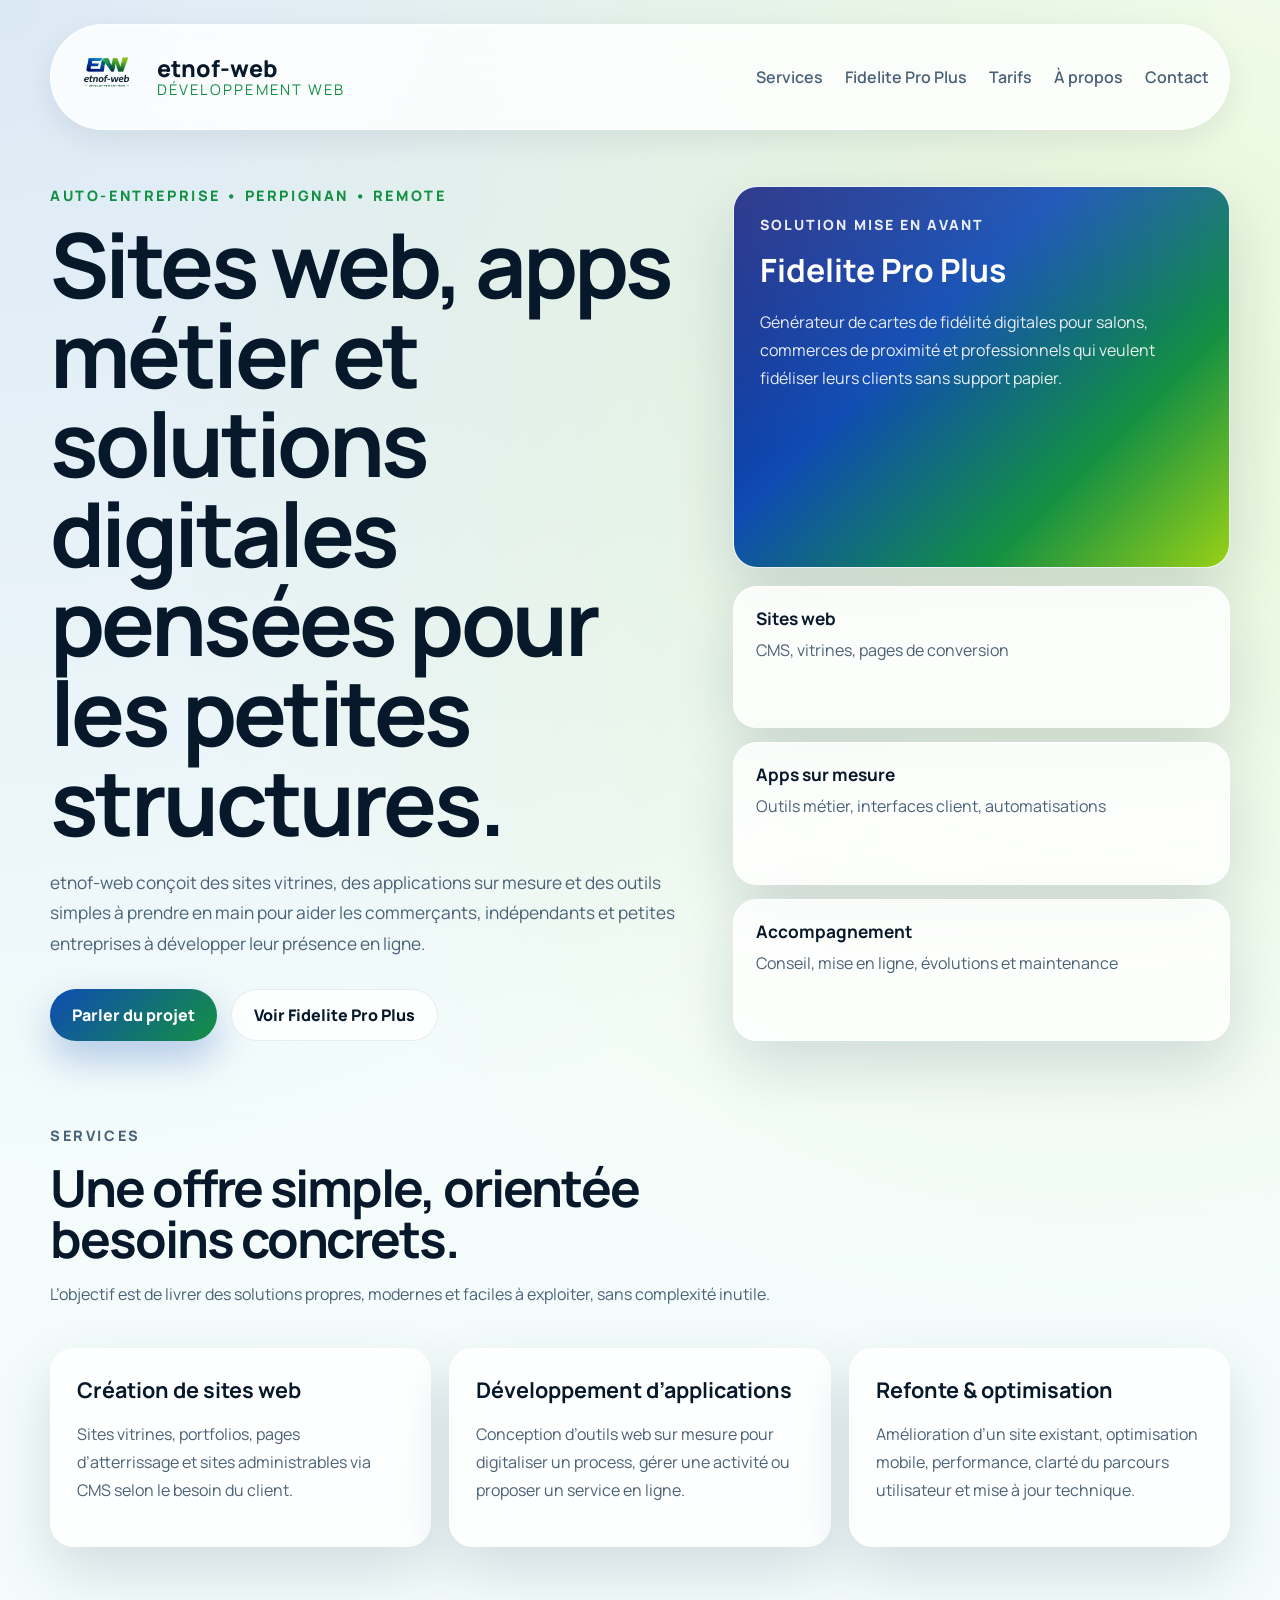
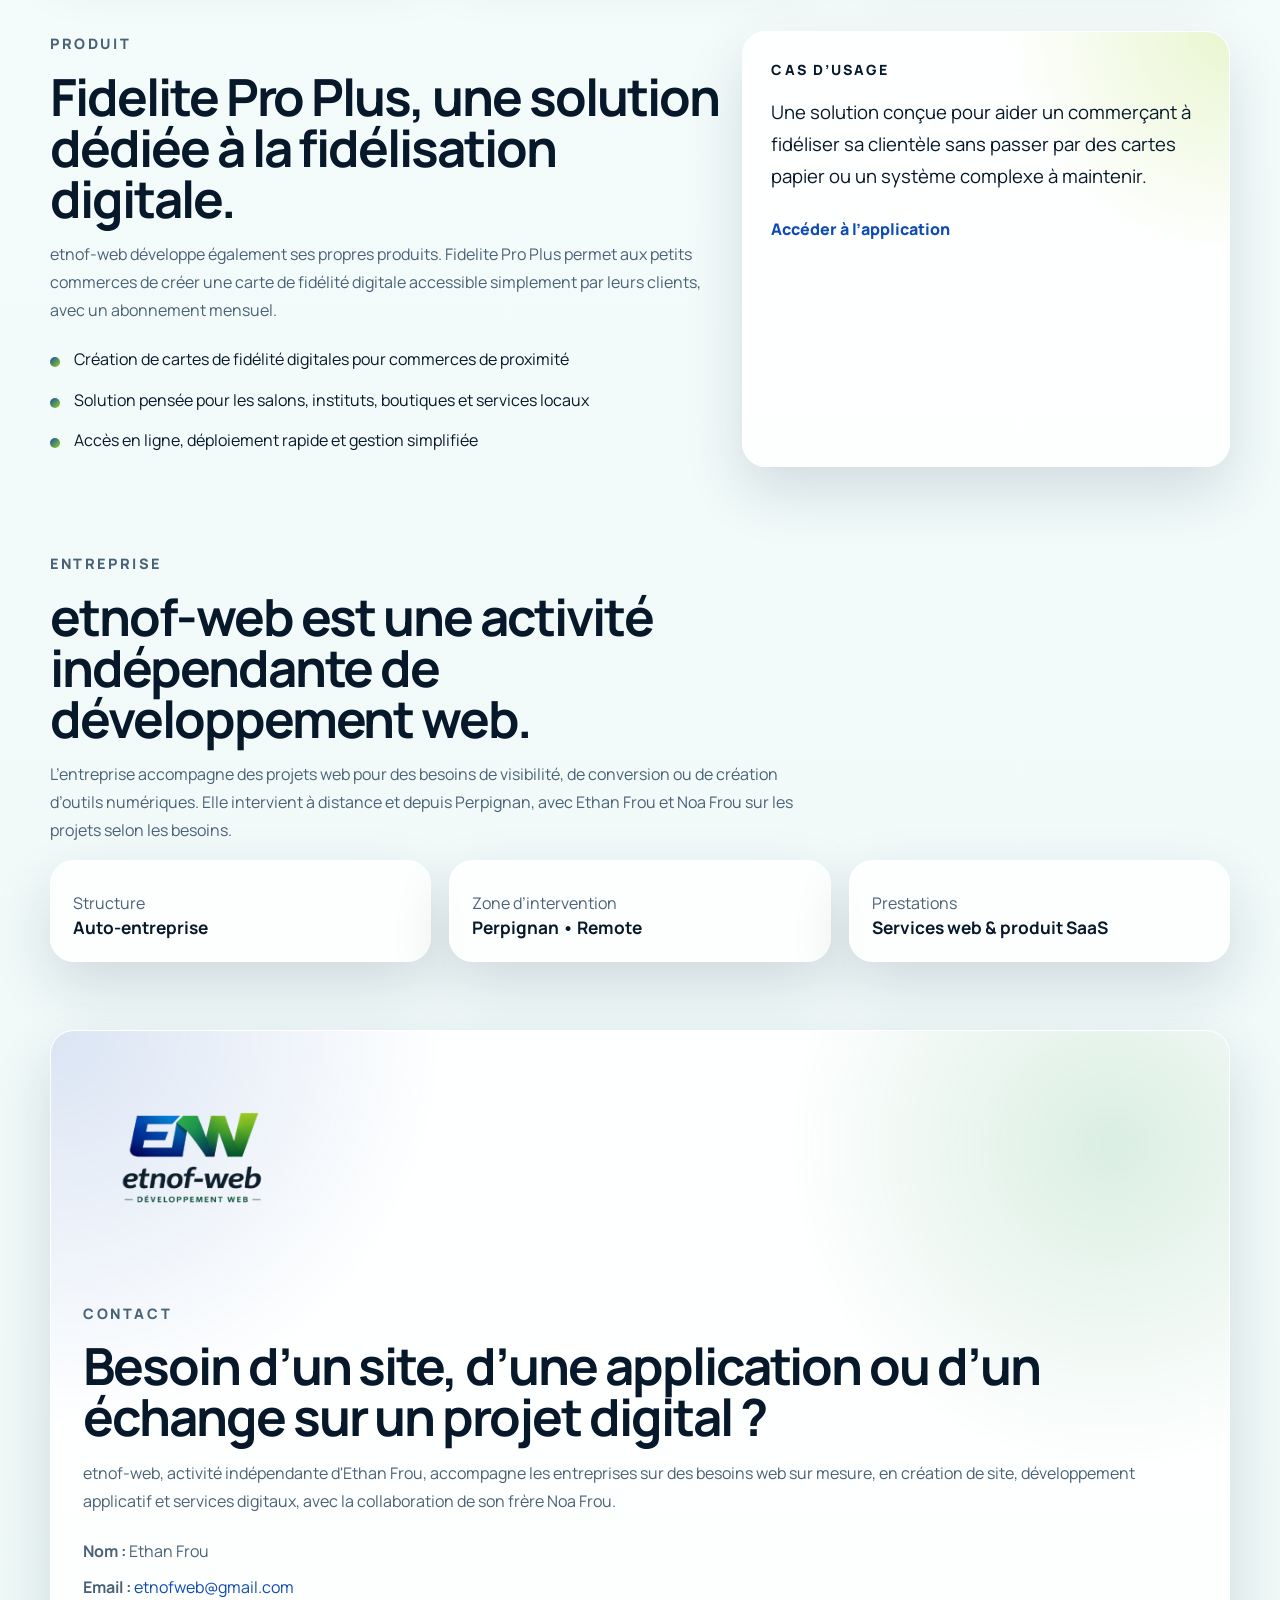
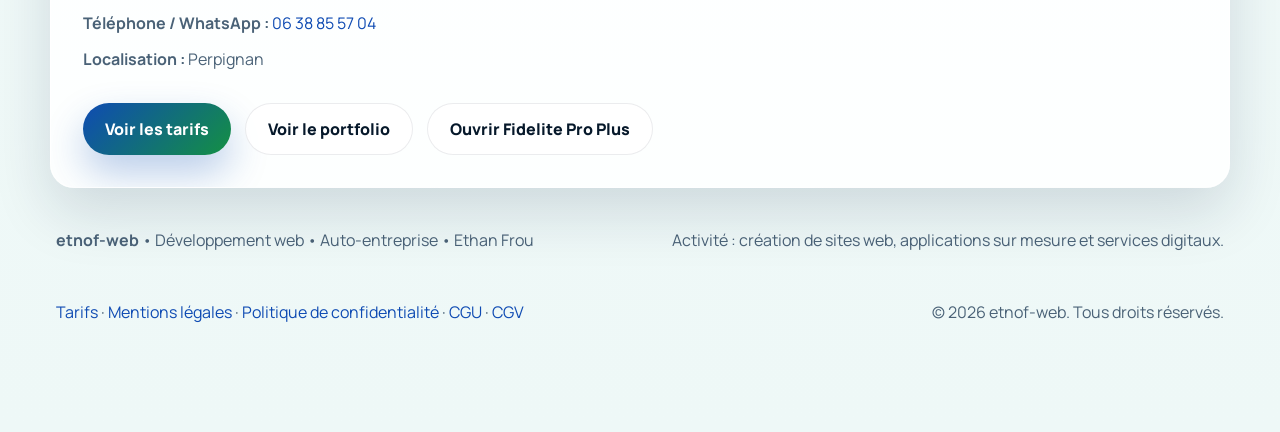
==== commit 3cce2297: "Merge pull request #11 from EthanFrou1/feat/page-tarifs feat: ajoute le tracking analytics Umami ave" ====
--- a/index.html
+++ b/index.html
@@ -288,7 +288,7 @@
             </article>
             <article class="about-card" data-reveal>
               <span>Zone d’intervention</span>
-              <strong>Saint-Féliu-d'Amont • Perpignan • Remote</strong>
+              <strong>Perpignan • Remote</strong>
             </article>
             <article class="about-card" data-reveal>
               <span>Prestations</span>
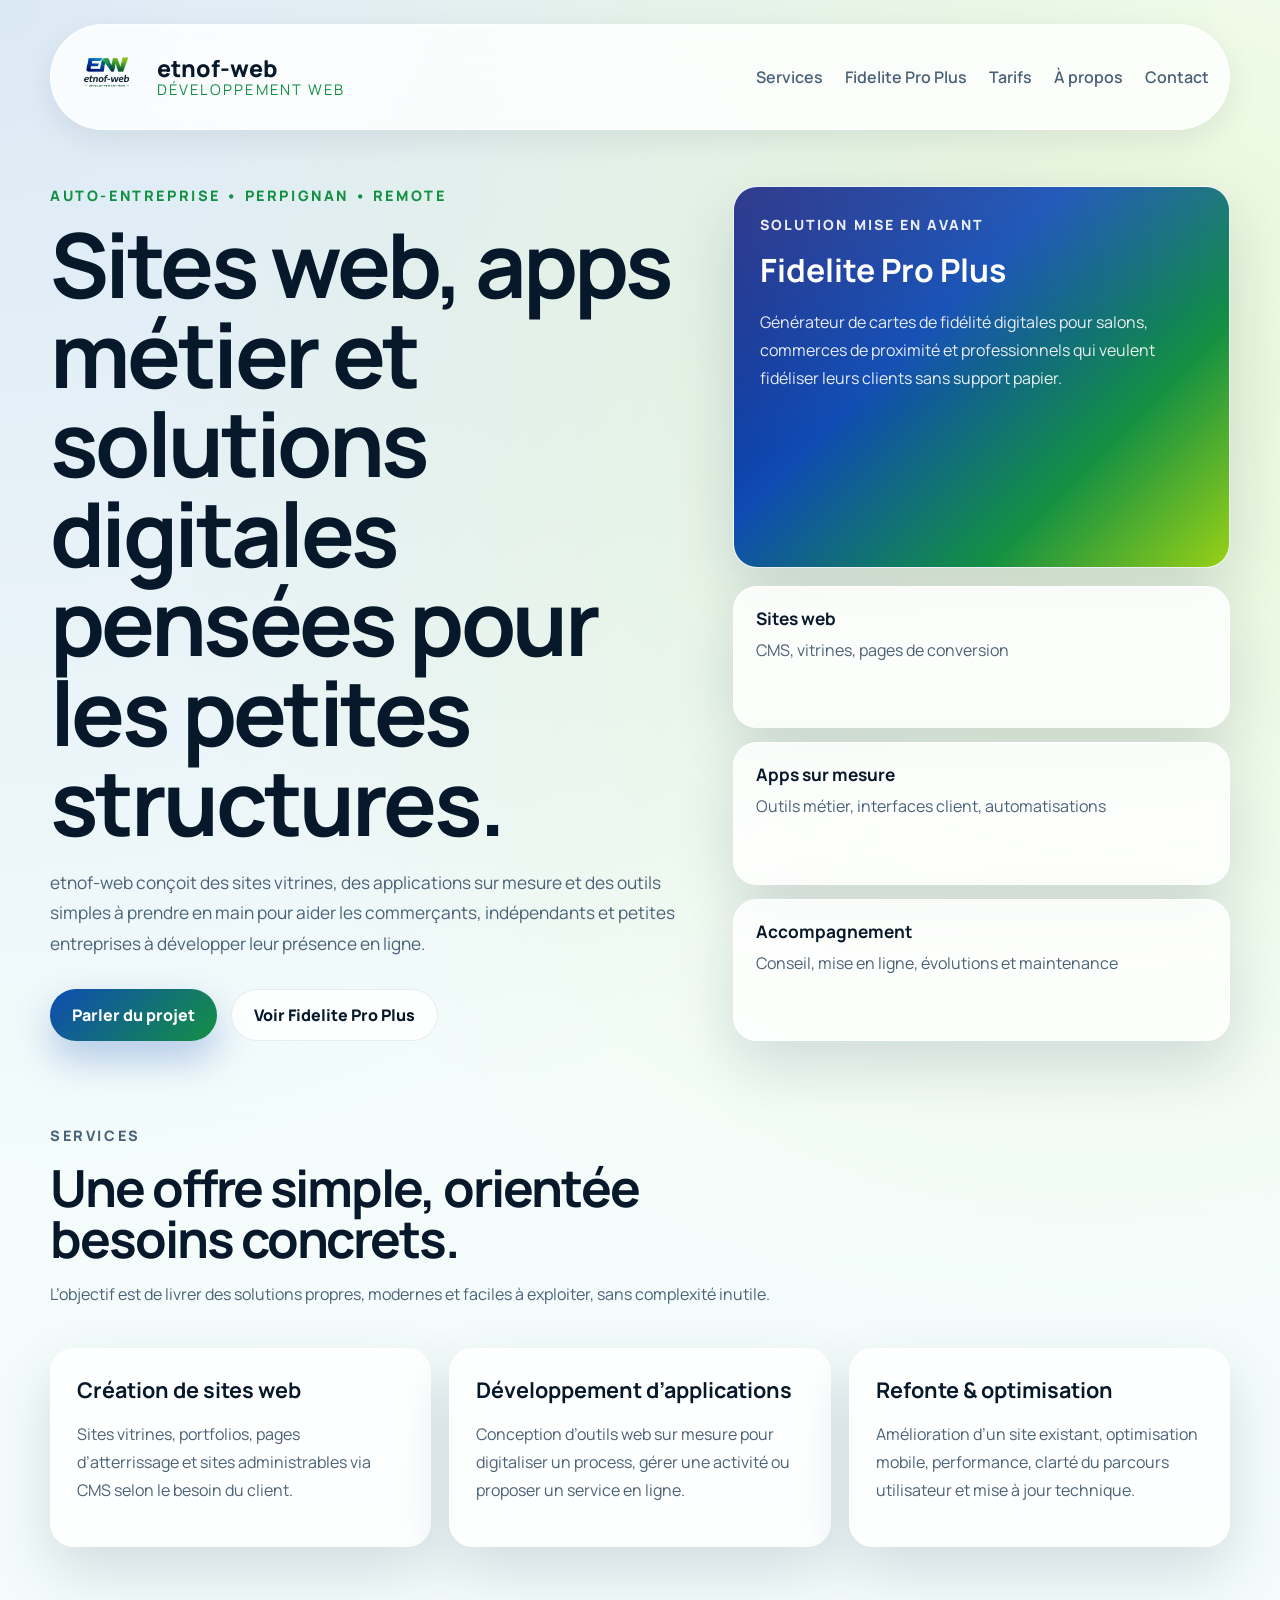
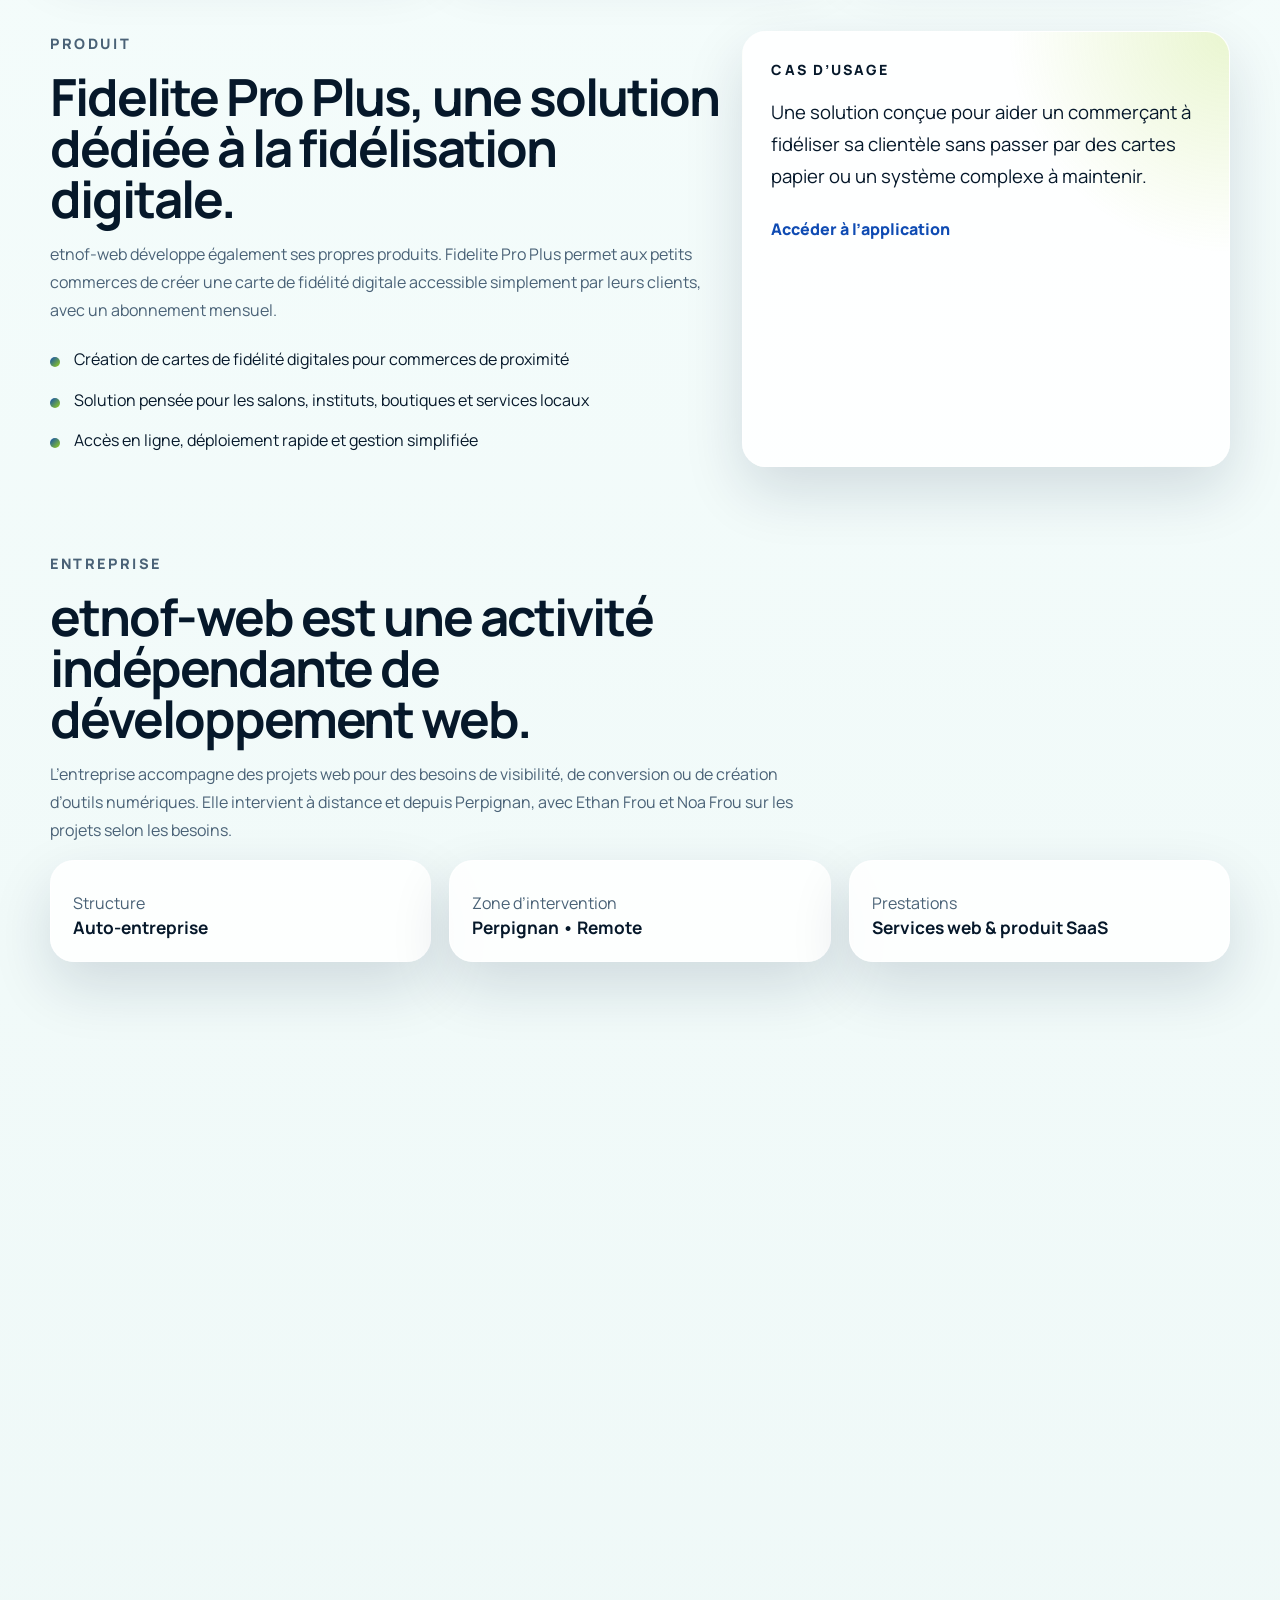
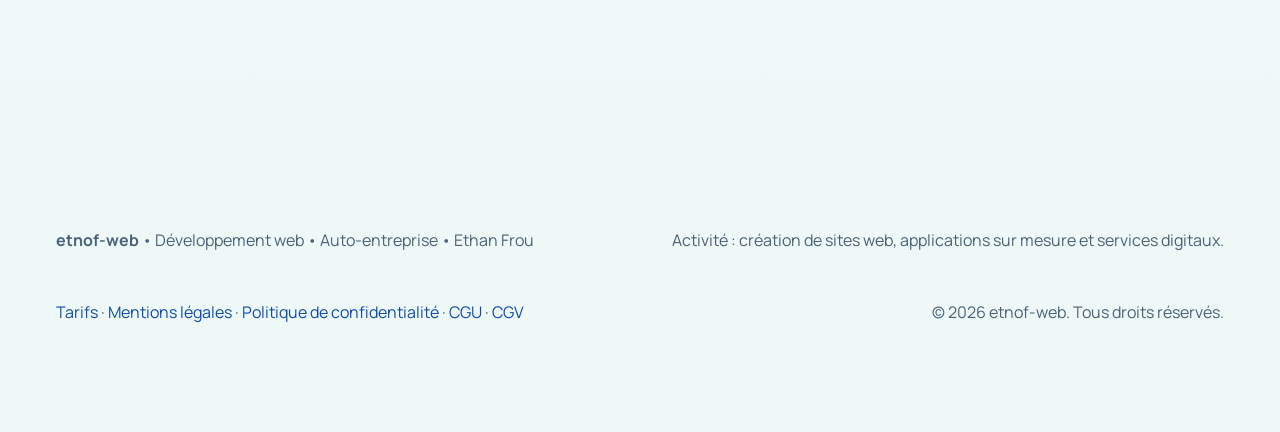
==== commit 18ed5e64: "feat(analytics): ajoute le script Microsoft Clarity Ajoute le script de suivi Clarity dans le <head>" ====
--- a/index.html
+++ b/index.html
@@ -102,7 +102,16 @@
     <link rel="stylesheet" href="style.css" />
 
     <!-- Umami Analytics -->
-    <script defer src="https://cloud.umami.is/script.js" data-website-id="c953f7dc-0572-47bf-be9c-69dccf98b3ff"></script>
+    <script defer src="https://analytics.fideliteproplus.com/script.js" data-website-id="e1c48f90-44e5-47fc-b5aa-6250840b4af8"></script>
+
+    <!-- Microsoft Clarity -->
+    <script type="text/javascript">
+        (function(c,l,a,r,i,t,y){
+            c[a]=c[a]||function(){(c[a].q=c[a].q||[]).push(arguments)};
+            t=l.createElement(r);t.async=1;t.src="https://www.clarity.ms/tag/"+i;
+            y=l.getElementsByTagName(r)[0];y.parentNode.insertBefore(t,y);
+        })(window, document, "clarity", "script", "ycxo6qioft");
+    </script>
   </head>
   <body>
     <div class="page-shell">
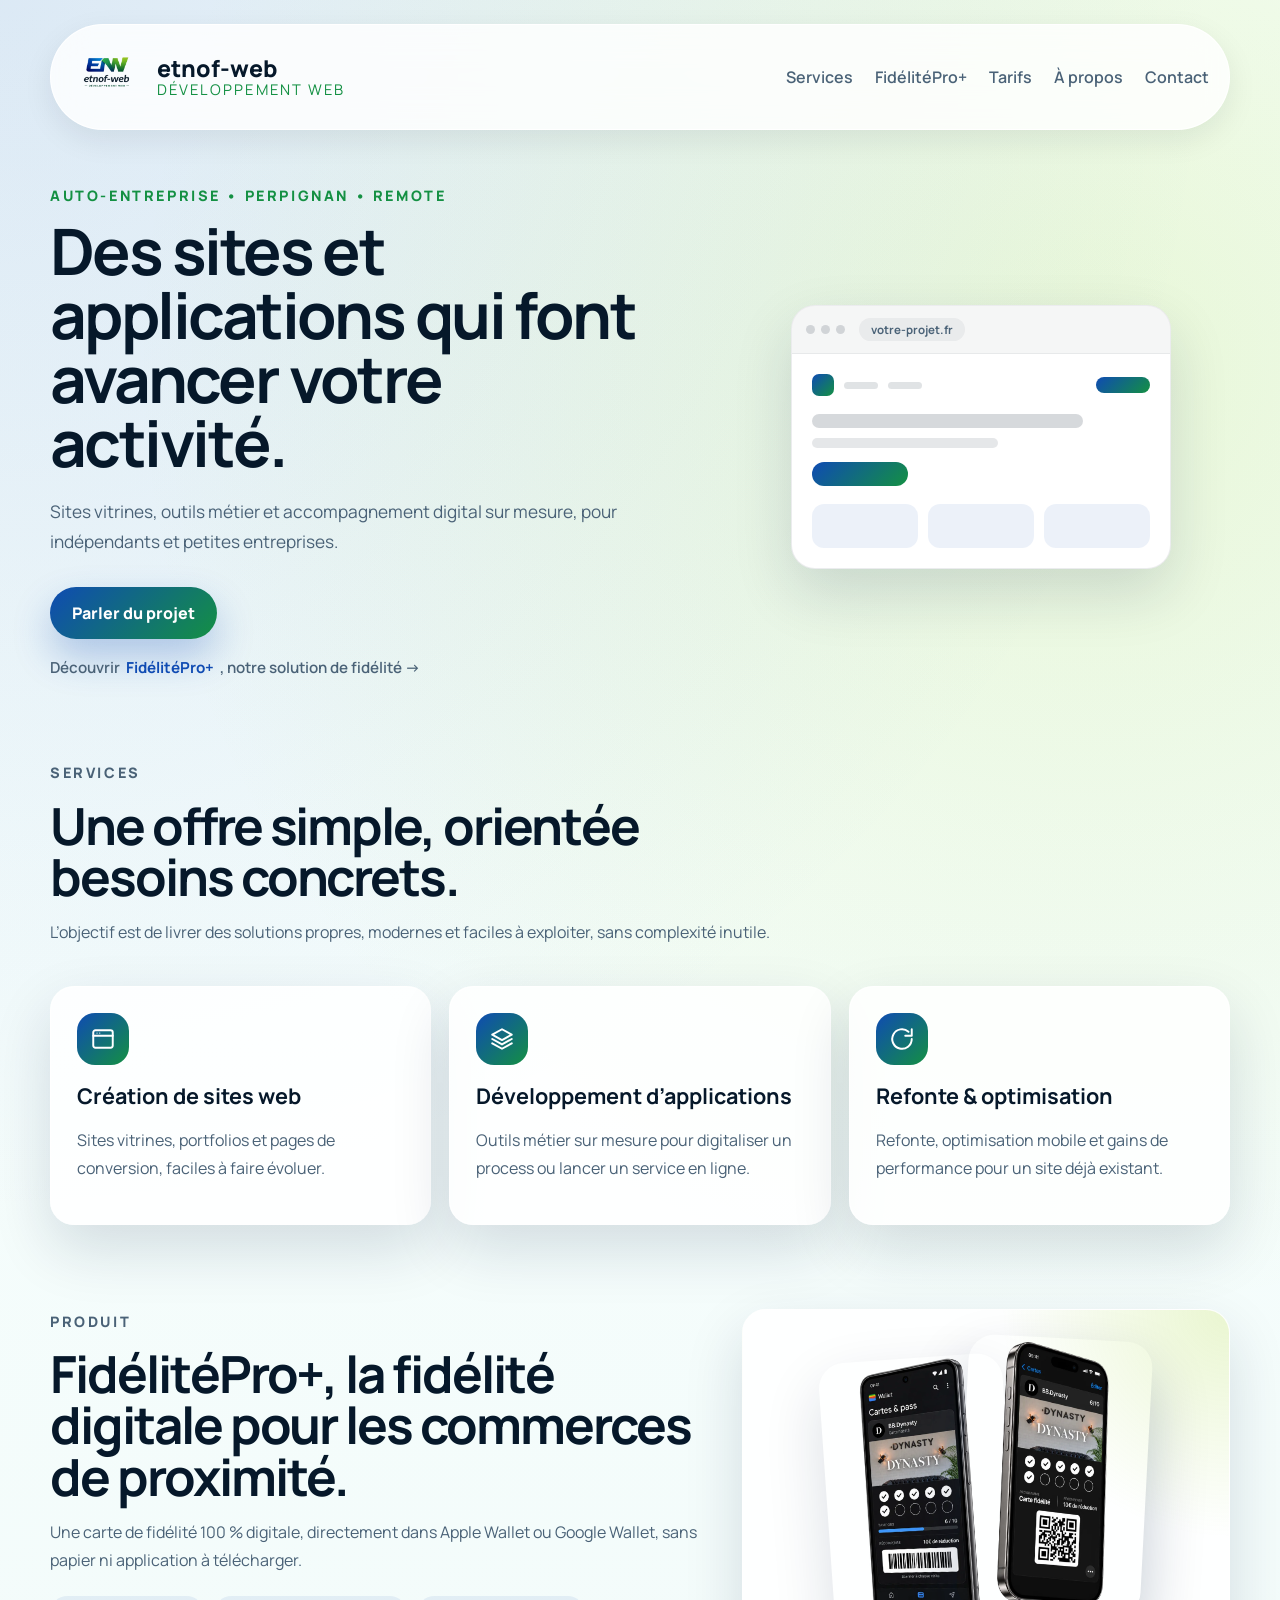
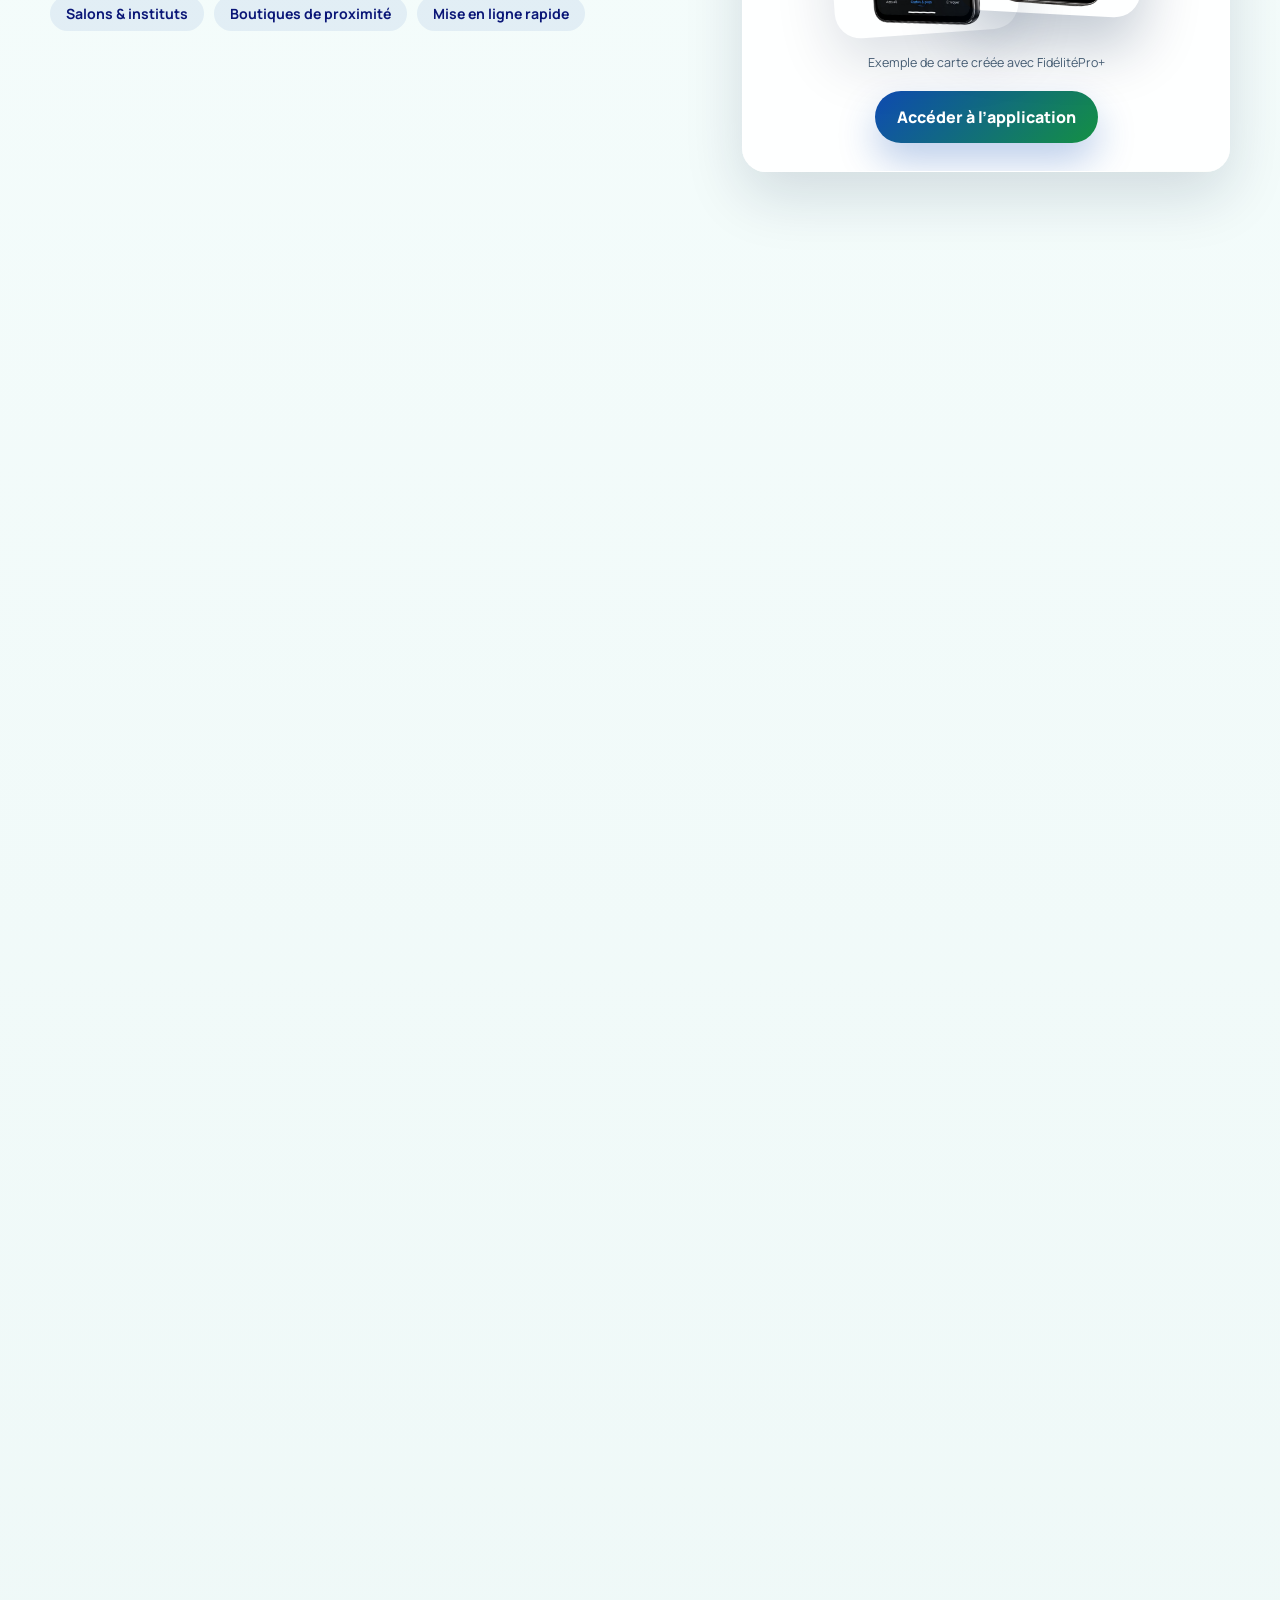
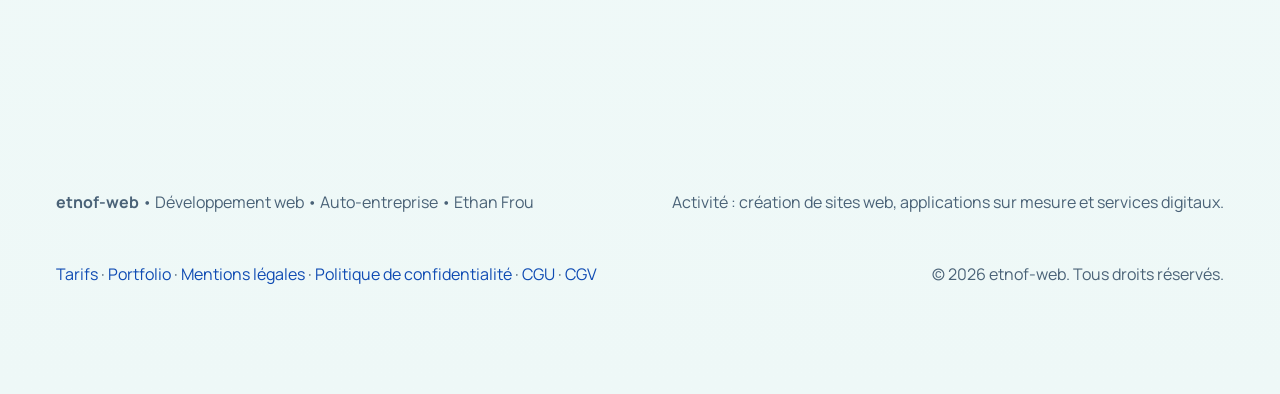
==== commit 4e39cdf1: "refonte(design): hero, services, FidélitéPro+, entreprise et réseaux sociaux Refonte de la page d'ac" ====
--- a/index.html
+++ b/index.html
@@ -6,7 +6,7 @@
     <title>etnof-web | Développement web & applications sur mesure</title>
     <meta
       name="description"
-      content="etnof-web accompagne les indépendants, commerces et petites entreprises dans la création de sites web, d'applications sur mesure et d'outils digitaux comme Fidelite Pro Plus."
+      content="etnof-web accompagne les indépendants, commerces et petites entreprises dans la création de sites web, d'applications sur mesure et d'outils digitaux comme FidélitéPro+."
     />
 
     <!-- Google Search Console -->
@@ -141,7 +141,7 @@
 
         <nav class="site-nav" id="site-nav" aria-label="Navigation principale">
           <a href="#services">Services</a>
-          <a href="#fideliteproplus">Fidelite Pro Plus</a>
+          <a href="#fideliteproplus">FidélitéPro+</a>
           <a href="tarifs.html">Tarifs</a>
           <a href="#apropos">À propos</a>
           <a href="#contact" data-track="contact_cta_clicked" data-track-label="nav_contact_anchor">Contact</a>
@@ -152,11 +152,10 @@
         <section class="hero">
           <div class="hero-copy" data-reveal>
             <p class="eyebrow">Auto-entreprise • Perpignan • Remote</p>
-            <h1>Sites web, apps métier et solutions digitales pensées pour les petites structures.</h1>
+            <h1>Des sites et applications qui font avancer votre activité.</h1>
             <p class="hero-text">
-              etnof-web conçoit des sites vitrines, des applications sur mesure et des outils
-              simples à prendre en main pour aider les commerçants, indépendants et petites
-              entreprises à développer leur présence en ligne.
+              Sites vitrines, outils métier et accompagnement digital sur mesure, pour
+              indépendants et petites entreprises.
             </p>
             <div class="hero-actions">
               <a
@@ -168,43 +167,44 @@
               >
                 Parler du projet
               </a>
-              <a
-                class="button button-secondary"
-                href="https://app.fideliteproplus.com/"
-                target="_blank"
-                rel="noreferrer"
-                data-track="portfolio_link_clicked"
-                data-track-project="fideliteproplus"
-                data-track-location="hero"
-              >
-                Voir Fidelite Pro Plus
-              </a>
             </div>
+            <a
+              class="hero-secondary-link"
+              href="#fideliteproplus"
+              data-track="internal_link_clicked"
+              data-track-label="fideliteproplus_keyword"
+              data-track-location="hero"
+            >
+              Découvrir <strong>FidélitéPro+</strong>, notre solution de fidélité →
+            </a>
           </div>
 
           <aside class="hero-panel" data-reveal>
-            <div class="panel-card panel-card-gradient">
-              <p class="panel-label">Solution mise en avant</p>
-              <h2>Fidelite Pro Plus</h2>
-              <p>
-                Générateur de cartes de fidélité digitales pour salons, commerces de proximité et
-                professionnels qui veulent fidéliser leurs clients sans support papier.
-              </p>
-            </div>
-
-            <div class="hero-stats">
-              <article class="stat-card">
-                <strong>Sites web</strong>
-                <span>CMS, vitrines, pages de conversion</span>
-              </article>
-              <article class="stat-card">
-                <strong>Apps sur mesure</strong>
-                <span>Outils métier, interfaces client, automatisations</span>
-              </article>
-              <article class="stat-card">
-                <strong>Accompagnement</strong>
-                <span>Conseil, mise en ligne, évolutions et maintenance</span>
-              </article>
+            <div class="browser-mockup" aria-hidden="true">
+              <div class="browser-mockup-bar">
+                <span class="browser-dot"></span>
+                <span class="browser-dot"></span>
+                <span class="browser-dot"></span>
+                <span class="browser-mockup-url">votre-projet.fr</span>
+              </div>
+              <div class="browser-mockup-body">
+                <div class="browser-mockup-nav">
+                  <span class="browser-mockup-logo"></span>
+                  <span class="browser-mockup-link"></span>
+                  <span class="browser-mockup-link"></span>
+                  <span class="browser-mockup-cta"></span>
+                </div>
+                <div class="browser-mockup-hero">
+                  <span class="browser-mockup-line browser-mockup-line-lg"></span>
+                  <span class="browser-mockup-line browser-mockup-line-md"></span>
+                  <span class="browser-mockup-button"></span>
+                </div>
+                <div class="browser-mockup-cards">
+                  <span class="browser-mockup-card"></span>
+                  <span class="browser-mockup-card"></span>
+                  <span class="browser-mockup-card"></span>
+                </div>
+              </div>
             </div>
           </aside>
         </section>
@@ -221,24 +221,42 @@
 
           <div class="cards-grid">
             <article class="info-card" data-reveal>
+              <span class="info-card-icon" aria-hidden="true">
+                <svg viewBox="0 0 24 24" fill="none" stroke="currentColor" stroke-width="1.8" stroke-linecap="round" stroke-linejoin="round">
+                  <rect x="3" y="4" width="18" height="16" rx="2"></rect>
+                  <line x1="3" y1="9" x2="21" y2="9"></line>
+                  <circle cx="6.5" cy="6.5" r="0.6" fill="currentColor" stroke="none"></circle>
+                  <circle cx="9" cy="6.5" r="0.6" fill="currentColor" stroke="none"></circle>
+                </svg>
+              </span>
               <h3>Création de sites web</h3>
               <p>
-                Sites vitrines, portfolios, pages d’atterrissage et sites administrables via CMS
-                selon le besoin du client.
+                Sites vitrines, portfolios et pages de conversion, faciles à faire évoluer.
               </p>
             </article>
             <article class="info-card" data-reveal>
+              <span class="info-card-icon" aria-hidden="true">
+                <svg viewBox="0 0 24 24" fill="none" stroke="currentColor" stroke-width="1.8" stroke-linecap="round" stroke-linejoin="round">
+                  <path d="M12 3 3 8l9 5 9-5-9-5Z"></path>
+                  <path d="M3 12l9 5 9-5"></path>
+                  <path d="M3 16l9 5 9-5"></path>
+                </svg>
+              </span>
               <h3>Développement d’applications</h3>
               <p>
-                Conception d’outils web sur mesure pour digitaliser un process, gérer une activité
-                ou proposer un service en ligne.
+                Outils métier sur mesure pour digitaliser un process ou lancer un service en ligne.
               </p>
             </article>
             <article class="info-card" data-reveal>
+              <span class="info-card-icon" aria-hidden="true">
+                <svg viewBox="0 0 24 24" fill="none" stroke="currentColor" stroke-width="1.8" stroke-linecap="round" stroke-linejoin="round">
+                  <path d="M21 12a9 9 0 1 1-3-6.7"></path>
+                  <polyline points="21 3 21 9 15 9"></polyline>
+                </svg>
+              </span>
               <h3>Refonte & optimisation</h3>
               <p>
-                Amélioration d’un site existant, optimisation mobile, performance, clarté du
-                parcours utilisateur et mise à jour technique.
+                Refonte, optimisation mobile et gains de performance pour un site déjà existant.
               </p>
             </article>
           </div>
@@ -247,26 +265,42 @@
         <section class="section spotlight" id="fideliteproplus">
           <div class="spotlight-copy" data-reveal>
             <p class="eyebrow">Produit</p>
-            <h2>Fidelite Pro Plus, une solution dédiée à la fidélisation digitale.</h2>
+            <h2>FidélitéPro+, la fidélité digitale pour les commerces de proximité.</h2>
             <p>
-              etnof-web développe également ses propres produits. Fidelite Pro Plus permet aux
-              petits commerces de créer une carte de fidélité digitale accessible simplement par
-              leurs clients, avec un abonnement mensuel.
+              Une carte de fidélité 100 % digitale, directement dans Apple Wallet ou Google
+              Wallet, sans papier ni application à télécharger.
             </p>
-            <ul class="feature-list">
-              <li>Création de cartes de fidélité digitales pour commerces de proximité</li>
-              <li>Solution pensée pour les salons, instituts, boutiques et services locaux</li>
-              <li>Accès en ligne, déploiement rapide et gestion simplifiée</li>
+            <ul class="tag-list">
+              <li>Salons & instituts</li>
+              <li>Boutiques de proximité</li>
+              <li>Mise en ligne rapide</li>
             </ul>
           </div>
 
           <div class="spotlight-box" data-reveal>
-            <p class="spotlight-kicker">Cas d’usage</p>
-            <p class="spotlight-quote">
-              Une solution conçue pour aider un commerçant à fidéliser sa clientèle sans passer par
-              des cartes papier ou un système complexe à maintenir.
-            </p>
-            <a
+            <div class="mockup-duo">
+              <img
+                class="mockup-duo-item mockup-duo-back"
+                src="fideliteproplus-mockup-android.webp"
+                alt="Carte de fidélité FidélitéPro+ affichée dans Google Wallet sur Android"
+                width="640"
+                height="960"
+                loading="lazy"
+                decoding="async"
+              />
+              <img
+                class="mockup-duo-item mockup-duo-front"
+                src="fideliteproplus-mockup-iphone.webp"
+                alt="Carte de fidélité FidélitéPro+ affichée dans Apple Wallet sur iPhone"
+                width="640"
+                height="960"
+                loading="lazy"
+                decoding="async"
+              />
+            </div>
+            <p class="visual-caption">Exemple de carte créée avec FidélitéPro+</p>
+            <a
+              class="button button-primary"
               href="https://app.fideliteproplus.com/"
               target="_blank"
               rel="noreferrer"
@@ -280,14 +314,28 @@
         </section>
 
         <section class="section about" id="apropos">
-          <div class="section-heading narrow" data-reveal>
-            <p class="eyebrow">Entreprise</p>
-            <h2>etnof-web est une activité indépendante de développement web.</h2>
-            <p>
-              L’entreprise accompagne des projets web pour des besoins de visibilité, de conversion
-              ou de création d’outils numériques. Elle intervient à distance et depuis Perpignan,
-              avec Ethan Frou et Noa Frou sur les projets selon les besoins.
-            </p>
+          <div class="about-intro">
+            <div class="section-heading narrow" data-reveal>
+              <p class="eyebrow">Entreprise</p>
+              <h2>etnof-web est une activité indépendante de développement web.</h2>
+              <p>
+                L’entreprise accompagne des projets web pour des besoins de visibilité, de conversion
+                ou de création d’outils numériques. Elle intervient à distance et depuis Perpignan,
+                avec Ethan Frou.
+              </p>
+            </div>
+
+            <figure class="about-photo" data-reveal>
+              <img
+                src="ethan-frou-portrait.webp"
+                alt="Ethan Frou, fondateur d’etnof-web"
+                width="480"
+                height="480"
+                loading="lazy"
+                decoding="async"
+              />
+              <figcaption>Ethan Frou — Fondateur</figcaption>
+            </figure>
           </div>
 
           <div class="about-grid">
@@ -303,6 +351,72 @@
               <span>Prestations</span>
               <strong>Services web & produit SaaS</strong>
             </article>
+          </div>
+        </section>
+
+        <section class="section socials" id="reseaux">
+          <div class="section-heading centered" data-reveal>
+            <p class="eyebrow">Suivez-nous</p>
+            <h2>etnof-web en coulisses, sur les réseaux.</h2>
+          </div>
+
+          <div class="social-links" data-reveal>
+            <a
+              class="social-pill"
+              href="https://www.facebook.com/profile.php?id=61594210833326"
+              target="_blank"
+              rel="noreferrer"
+              data-track="social_link_clicked"
+              data-track-network="facebook"
+            >
+              <span class="social-icon social-icon-facebook" aria-hidden="true">
+                <svg viewBox="0 0 24 24" fill="currentColor">
+                  <path d="M13.5 21v-7.5h2.5l.5-3h-3V8.5c0-.9.3-1.5 1.6-1.5H16V4.2C15.7 4.1 14.8 4 13.8 4c-2.1 0-3.6 1.3-3.6 3.7V10.5H8v3h2.2V21h3.3Z"></path>
+                </svg>
+              </span>
+              <span class="social-copy">
+                <strong>Facebook</strong>
+                <span>etnof-web</span>
+              </span>
+            </a>
+            <a
+              class="social-pill"
+              href="https://www.instagram.com/etnof_web"
+              target="_blank"
+              rel="noreferrer"
+              data-track="social_link_clicked"
+              data-track-network="instagram"
+            >
+              <span class="social-icon social-icon-instagram" aria-hidden="true">
+                <svg viewBox="0 0 24 24" fill="none" stroke="white" stroke-width="1.8" stroke-linecap="round" stroke-linejoin="round">
+                  <rect x="4" y="4" width="16" height="16" rx="5"></rect>
+                  <circle cx="12" cy="12" r="4"></circle>
+                  <circle cx="16.5" cy="7.5" r="0.8" fill="white" stroke="none"></circle>
+                </svg>
+              </span>
+              <span class="social-copy">
+                <strong>Instagram</strong>
+                <span>@etnof_web</span>
+              </span>
+            </a>
+            <a
+              class="social-pill"
+              href="https://wa.me/33638855704"
+              target="_blank"
+              rel="noreferrer"
+              data-track="social_link_clicked"
+              data-track-network="whatsapp"
+            >
+              <span class="social-icon social-icon-whatsapp" aria-hidden="true">
+                <svg viewBox="0 0 24 24" fill="white">
+                  <path d="M12 3.5c-4.7 0-8.5 3.8-8.5 8.5 0 1.5.4 2.9 1.1 4.1L3.5 20.5l4.5-1.2c1.2.6 2.6 1 4 1 4.7 0 8.5-3.8 8.5-8.5S16.7 3.5 12 3.5Zm4.9 12.1c-.2.6-1.2 1.1-1.7 1.2-.4.1-1 .1-1.6-.1-.4-.1-.8-.3-1.4-.5-2.5-1.1-4.1-3.6-4.2-3.8-.1-.2-1-1.3-1-2.5s.6-1.8.8-2c.2-.2.5-.3.6-.3h.5c.2 0 .4 0 .5.4.2.5.7 1.7.7 1.8.1.1.1.3 0 .4-.1.2-.2.3-.3.4-.1.2-.3.3-.4.5-.1.2-.3.3-.1.6.2.3.7 1.2 1.6 1.9 1.1.9 2 1.2 2.3 1.3.2.1.4.1.5-.1.2-.2.6-.7.8-.9.2-.2.3-.2.5-.1l1.7.8c.2.1.3.1.4.3.1.2.1.9-.1 1.4Z"></path>
+                </svg>
+              </span>
+              <span class="social-copy">
+                <strong>WhatsApp</strong>
+                <span>06 38 85 57 04</span>
+              </span>
+            </a>
           </div>
         </section>
       </main>
@@ -321,7 +435,7 @@
           <p>
             etnof-web, activité indépendante d'Ethan Frou, accompagne les entreprises sur des
             besoins web sur mesure, en création de site, développement applicatif et services
-            digitaux, avec la collaboration de son frère Noa Frou.
+            digitaux.
           </p>
           <div class="contact-list">
             <p><strong>Nom :</strong> Ethan Frou</p>
@@ -329,38 +443,21 @@
             <p><strong>Téléphone / WhatsApp :</strong> <a href="tel:0638855704" data-track="contact_cta_clicked" data-track-label="tel_direct">06 38 85 57 04</a></p>
             <p><strong>Localisation :</strong> Perpignan</p>
           </div>
-          <div class="footer-actions">
-            <a class="button button-primary" href="tarifs.html">Voir les tarifs</a>
-            <a
-              class="button button-secondary"
+        </div>
+
+        <div class="footer-meta">
+          <p><strong>etnof-web</strong> • Développement web • Auto-entreprise • Ethan Frou</p>
+          <p>Activité : création de sites web, applications sur mesure et services digitaux.</p>
+          <p>
+            <a href="tarifs.html">Tarifs</a> ·
+            <a
               href="https://portfolio-ethan-2025.vercel.app/"
               target="_blank"
               rel="noreferrer"
               data-track="portfolio_link_clicked"
               data-track-project="portfolio-ethan"
               data-track-location="footer"
-            >
-              Voir le portfolio
-            </a>
-            <a
-              class="button button-secondary"
-              href="https://app.fideliteproplus.com/"
-              target="_blank"
-              rel="noreferrer"
-              data-track="portfolio_link_clicked"
-              data-track-project="fideliteproplus"
-              data-track-location="footer"
-            >
-              Ouvrir Fidelite Pro Plus
-            </a>
-          </div>
-        </div>
-
-        <div class="footer-meta">
-          <p><strong>etnof-web</strong> • Développement web • Auto-entreprise • Ethan Frou</p>
-          <p>Activité : création de sites web, applications sur mesure et services digitaux.</p>
-          <p>
-            <a href="tarifs.html">Tarifs</a> ·
+            >Portfolio</a> ·
             <a href="mentions-legales.html">Mentions légales</a> ·
             <a href="politique-confidentialite.html">Politique de confidentialité</a> ·
             <a href="cgu.html">CGU</a> ·
--- a/style.css
+++ b/style.css
@@ -173,8 +173,8 @@
 }
 
 .hero h1 {
-  max-width: 13ch;
-  font-size: clamp(3.2rem, 7vw, 6rem);
+  max-width: 15ch;
+  font-size: clamp(2.6rem, 5vw, 4.4rem);
 }
 
 .hero-text,
@@ -194,12 +194,31 @@
   font-size: 1.08rem;
 }
 
-.hero-actions,
-.footer-actions {
+.hero-actions {
   display: flex;
   flex-wrap: wrap;
   gap: 14px;
   margin-top: 30px;
+}
+
+.hero-secondary-link {
+  display: inline-flex;
+  align-items: center;
+  gap: 6px;
+  margin-top: 18px;
+  font-weight: 600;
+  font-size: 0.95rem;
+  color: var(--muted);
+  transition: color 180ms ease;
+}
+
+.hero-secondary-link strong {
+  color: var(--blue);
+}
+
+.hero-secondary-link:hover,
+.hero-secondary-link:focus-visible {
+  color: var(--blue);
 }
 
 .button {
@@ -239,11 +258,12 @@
 
 .hero-panel {
   display: grid;
-  gap: 18px;
+  gap: 14px;
+  justify-items: center;
+  align-content: center;
 }
 
 .panel-card,
-.stat-card,
 .info-card,
 .spotlight-box,
 .about-card,
@@ -254,6 +274,9 @@
   border: 1px solid rgba(255, 255, 255, 0.92);
   border-radius: var(--radius-lg);
   box-shadow: var(--shadow);
+  transition:
+    transform 220ms ease,
+    box-shadow 220ms ease;
 }
 
 .panel-card {
@@ -287,22 +310,11 @@
   text-transform: uppercase;
 }
 
-.hero-stats {
-  display: grid;
-  gap: 14px;
-}
-
-.stat-card {
-  padding: 20px 22px;
-}
-
-.stat-card strong,
 .about-card strong {
   display: block;
   font-size: 1.08rem;
 }
 
-.stat-card span,
 .about-card span {
   display: block;
   margin-top: 8px;
@@ -310,6 +322,147 @@
   line-height: 1.55;
 }
 
+.browser-mockup {
+  width: 100%;
+  max-width: 380px;
+  margin: 10px auto 0;
+  background: var(--bg-soft);
+  border: 1px solid rgba(6, 24, 42, 0.08);
+  border-radius: var(--radius-lg);
+  box-shadow: var(--shadow);
+  overflow: hidden;
+  transition: transform 260ms ease, box-shadow 260ms ease;
+}
+
+.browser-mockup:hover {
+  transform: translateY(-4px);
+  box-shadow: 0 34px 70px rgba(5, 28, 66, 0.2);
+}
+
+.browser-mockup-bar {
+  display: flex;
+  align-items: center;
+  gap: 6px;
+  padding: 12px 14px;
+  background: rgba(6, 24, 42, 0.04);
+  border-bottom: 1px solid rgba(6, 24, 42, 0.06);
+}
+
+.browser-dot {
+  width: 9px;
+  height: 9px;
+  border-radius: 999px;
+  background: rgba(6, 24, 42, 0.15);
+}
+
+.browser-mockup-url {
+  margin-left: 8px;
+  padding: 4px 12px;
+  border-radius: 999px;
+  background: rgba(6, 24, 42, 0.05);
+  color: var(--muted);
+  font-size: 0.72rem;
+  font-weight: 700;
+}
+
+.browser-mockup-body {
+  display: flex;
+  flex-direction: column;
+  gap: 18px;
+  padding: 20px;
+}
+
+.browser-mockup-nav {
+  display: flex;
+  align-items: center;
+  gap: 10px;
+}
+
+.browser-mockup-logo {
+  width: 22px;
+  height: 22px;
+  border-radius: 7px;
+  background: linear-gradient(135deg, var(--blue) 0%, var(--green) 100%);
+}
+
+.browser-mockup-link {
+  width: 34px;
+  height: 7px;
+  border-radius: 999px;
+  background: rgba(6, 24, 42, 0.12);
+}
+
+.browser-mockup-cta {
+  width: 54px;
+  height: 16px;
+  margin-left: auto;
+  border-radius: 999px;
+  background: linear-gradient(135deg, var(--blue) 0%, var(--green) 100%);
+}
+
+.browser-mockup-hero {
+  display: flex;
+  flex-direction: column;
+  gap: 10px;
+}
+
+.browser-mockup-line {
+  height: 10px;
+  border-radius: 999px;
+  background: rgba(6, 24, 42, 0.1);
+}
+
+.browser-mockup-line-lg {
+  width: 80%;
+  height: 14px;
+  background: rgba(6, 24, 42, 0.16);
+}
+
+.browser-mockup-line-md {
+  width: 55%;
+}
+
+.browser-mockup-button {
+  width: 96px;
+  height: 24px;
+  margin-top: 4px;
+  border-radius: 999px;
+  background: linear-gradient(135deg, var(--blue) 0%, var(--green) 100%);
+}
+
+.browser-mockup-cards {
+  display: grid;
+  grid-template-columns: repeat(3, 1fr);
+  gap: 10px;
+}
+
+.browser-mockup-card {
+  height: 44px;
+  border-radius: 12px;
+  background: rgba(15, 75, 179, 0.08);
+  transition: transform 220ms ease, background 220ms ease;
+}
+
+.browser-mockup:hover .browser-mockup-card {
+  transform: translateY(-3px);
+  background: rgba(15, 75, 179, 0.14);
+}
+
+.browser-mockup-card:nth-child(2) {
+  transition-delay: 40ms;
+}
+
+.browser-mockup-card:nth-child(3) {
+  transition-delay: 80ms;
+}
+
+.visual-caption {
+  margin: 0;
+  font-size: 0.78rem;
+  color: var(--muted);
+  text-align: center;
+}
+
 .section {
   padding: 42px 0;
 }
@@ -321,6 +474,11 @@
 
 .section-heading {
   max-width: 720px;
+}
+
+.section-heading.centered {
+  margin: 0 auto;
+  text-align: center;
 }
 
 .section-heading h2,
@@ -340,6 +498,34 @@
   padding: 26px;
 }
 
+.info-card-icon {
+  display: inline-flex;
+  align-items: center;
+  justify-content: center;
+  width: 52px;
+  height: 52px;
+  margin-bottom: 16px;
+  color: white;
+  background: linear-gradient(135deg, var(--blue) 0%, var(--green) 100%);
+  border-radius: var(--radius-md);
+  transition: transform 220ms ease;
+}
+
+.info-card:hover,
+.about-card:hover {
+  transform: translateY(-6px);
+  box-shadow: 0 30px 70px rgba(5, 28, 66, 0.18);
+}
+
+.info-card:hover .info-card-icon {
+  transform: scale(1.08) rotate(-4deg);
+}
+
+.info-card-icon svg {
+  width: 26px;
+  height: 26px;
+}
+
 .info-card h3 {
   margin: 0 0 12px;
   font-size: 1.35rem;
@@ -352,28 +538,22 @@
   align-items: stretch;
 }
 
-.feature-list {
+.tag-list {
+  display: flex;
+  flex-wrap: wrap;
+  gap: 10px;
   margin: 22px 0 0;
   padding: 0;
   list-style: none;
 }
 
-.feature-list li {
-  position: relative;
-  padding-left: 24px;
-  margin-bottom: 14px;
-  line-height: 1.65;
-}
-
-.feature-list li::before {
-  content: "";
-  position: absolute;
-  left: 0;
-  top: 11px;
-  width: 10px;
-  height: 10px;
-  border-radius: 999px;
-  background: linear-gradient(135deg, var(--blue) 0%, var(--lime) 100%);
+.tag-list li {
+  padding: 8px 16px;
+  border-radius: 999px;
+  background: rgba(15, 75, 179, 0.08);
+  color: var(--blue-deep);
+  font-weight: 700;
+  font-size: 0.88rem;
 }
 
 .spotlight-box {
@@ -389,22 +569,189 @@
   line-height: 1.7;
 }
 
-.spotlight-box a {
+.spotlight-box a:not(.button) {
   display: inline-flex;
   font-weight: 800;
   color: var(--blue);
 }
 
+#fideliteproplus .spotlight-box {
+  display: flex;
+  flex-direction: column;
+  align-items: center;
+  justify-content: center;
+  gap: 20px;
+  text-align: center;
+}
+
+.mockup-duo {
+  display: flex;
+  align-items: center;
+  justify-content: center;
+  padding: 10px 0;
+}
+
+.mockup-duo-item {
+  width: 46%;
+  max-width: 200px;
+  height: auto;
+  display: block;
+  border-radius: 26px;
+  box-shadow: var(--shadow);
+  transition: transform 260ms ease, box-shadow 260ms ease;
+}
+
+.mockup-duo-back {
+  transform: rotate(-4deg) translateY(10px);
+}
+
+.mockup-duo-front {
+  margin-left: -12%;
+  transform: rotate(3deg) translateY(-10px);
+  z-index: 1;
+  box-shadow: 0 30px 60px rgba(5, 28, 66, 0.24);
+}
+
+.mockup-duo:hover .mockup-duo-back {
+  transform: rotate(-8deg) translateY(6px) translateX(-10px);
+}
+
+.mockup-duo:hover .mockup-duo-front {
+  transform: rotate(6deg) translateY(-18px) translateX(8px) scale(1.03);
+  box-shadow: 0 36px 70px rgba(5, 28, 66, 0.3);
+}
+
 .narrow {
   max-width: 760px;
 }
 
+.about-intro {
+  display: grid;
+  grid-template-columns: minmax(0, 1.3fr) minmax(160px, 0.6fr);
+  align-items: center;
+  gap: 28px;
+  margin-bottom: 28px;
+}
+
+.about-photo {
+  position: relative;
+  margin: 0;
+  text-align: center;
+}
+
+.about-photo::before {
+  content: "";
+  position: absolute;
+  top: 50%;
+  left: 50%;
+  width: 190px;
+  height: 190px;
+  transform: translate(-50%, -50%);
+  background: radial-gradient(circle, rgba(15, 75, 179, 0.2), rgba(153, 209, 22, 0.16) 65%, transparent 100%);
+  border-radius: 50%;
+  z-index: 0;
+}
+
+.about-photo img {
+  position: relative;
+  z-index: 1;
+  display: block;
+  width: 160px;
+  height: 160px;
+  margin: 0 auto;
+  object-fit: cover;
+  border-radius: var(--radius-lg);
+  box-shadow: var(--shadow);
+  transition: transform 260ms ease;
+}
+
+.about-photo:hover img {
+  transform: scale(1.04);
+}
+
+.about-photo figcaption {
+  margin-top: 12px;
+  font-weight: 700;
+  font-size: 0.92rem;
+  color: var(--muted);
+}
+
 .about-card {
   padding: 22px;
 }
 
-.site-footer {
-  padding-top: 26px;
+.socials {
+  text-align: center;
+}
+
+.social-links {
+  display: flex;
+  flex-wrap: wrap;
+  justify-content: center;
+  gap: 16px;
+  margin-top: 32px;
+}
+
+.social-pill {
+  display: inline-flex;
+  align-items: center;
+  gap: 12px;
+  padding: 10px 22px 10px 10px;
+  background: rgba(255, 255, 255, 0.84);
+  border: 1px solid rgba(255, 255, 255, 0.92);
+  border-radius: 999px;
+  box-shadow: var(--shadow);
+  transition: transform 220ms ease, box-shadow 220ms ease;
+}
+
+.social-pill:hover,
+.social-pill:focus-visible {
+  transform: translateY(-4px);
+  box-shadow: 0 24px 50px rgba(5, 28, 66, 0.18);
+}
+
+.social-icon {
+  display: inline-flex;
+  align-items: center;
+  justify-content: center;
+  width: 44px;
+  height: 44px;
+  flex: 0 0 auto;
+  border-radius: 999px;
+  color: white;
+}
+
+.social-icon svg {
+  width: 22px;
+  height: 22px;
+}
+
+.social-icon-facebook {
+  background: #1877f2;
+}
+
+.social-icon-instagram {
+  background: linear-gradient(135deg, #f9ce34 0%, #ee2a7b 50%, #6228d7 100%);
+}
+
+.social-icon-whatsapp {
+  background: #25d366;
+}
+
+.social-copy {
+  display: flex;
+  flex-direction: column;
+  line-height: 1.3;
+  text-align: left;
+}
+
+.social-copy strong {
+  font-size: 0.98rem;
+}
+
+.social-copy span {
+  color: var(--muted);
+  font-size: 0.84rem;
 }
 
 .footer-card {
@@ -496,6 +843,12 @@
   border: 1px solid rgba(255, 255, 255, 0.92);
   border-radius: var(--radius-lg);
   box-shadow: var(--shadow);
+  transition: transform 220ms ease, box-shadow 220ms ease;
+}
+
+.legal-card:hover {
+  transform: translateY(-6px);
+  box-shadow: 0 30px 70px rgba(5, 28, 66, 0.18);
 }
 
 .legal-card h2 {
@@ -524,6 +877,12 @@
   border: 1px solid rgba(255, 255, 255, 0.92);
   border-radius: var(--radius-lg);
   box-shadow: var(--shadow);
+  transition: transform 220ms ease, box-shadow 220ms ease;
+}
+
+.pricing-card:hover {
+  transform: translateY(-6px);
+  box-shadow: 0 30px 70px rgba(5, 28, 66, 0.18);
 }
 
 .pricing-card h3 {
@@ -622,6 +981,10 @@
     linear-gradient(135deg, var(--blue-deep) 0%, var(--blue) 38%, var(--green) 72%, var(--lime) 100%);
   border: none;
   transform: translateY(-8px);
+}
+
+.pricing-card-featured:hover {
+  transform: translateY(-14px);
 }
 
 .pricing-card-featured .pricing-badge {
@@ -1051,10 +1414,16 @@
   .spotlight,
   .cards-grid,
   .about-grid,
+  .about-intro,
   .legal-grid,
   .pricing-grid,
   .options-grid {
     grid-template-columns: 1fr;
+  }
+
+  .about-photo img {
+    width: 130px;
+    height: 130px;
   }
 
   .pricing-card-featured {
@@ -1079,10 +1448,10 @@
     align-items: flex-start;
     gap: 14px;
     padding: 18px 20px;
-    background: rgba(255, 255, 255, 0.96);
+    background: var(--bg-soft);
     border: 1px solid rgba(6, 24, 42, 0.08);
     border-radius: 24px;
-    box-shadow: 0 20px 40px rgba(6, 24, 42, 0.12);
+    box-shadow: 0 26px 55px rgba(6, 24, 42, 0.28);
   }
 
   .site-header.is-open .site-nav {
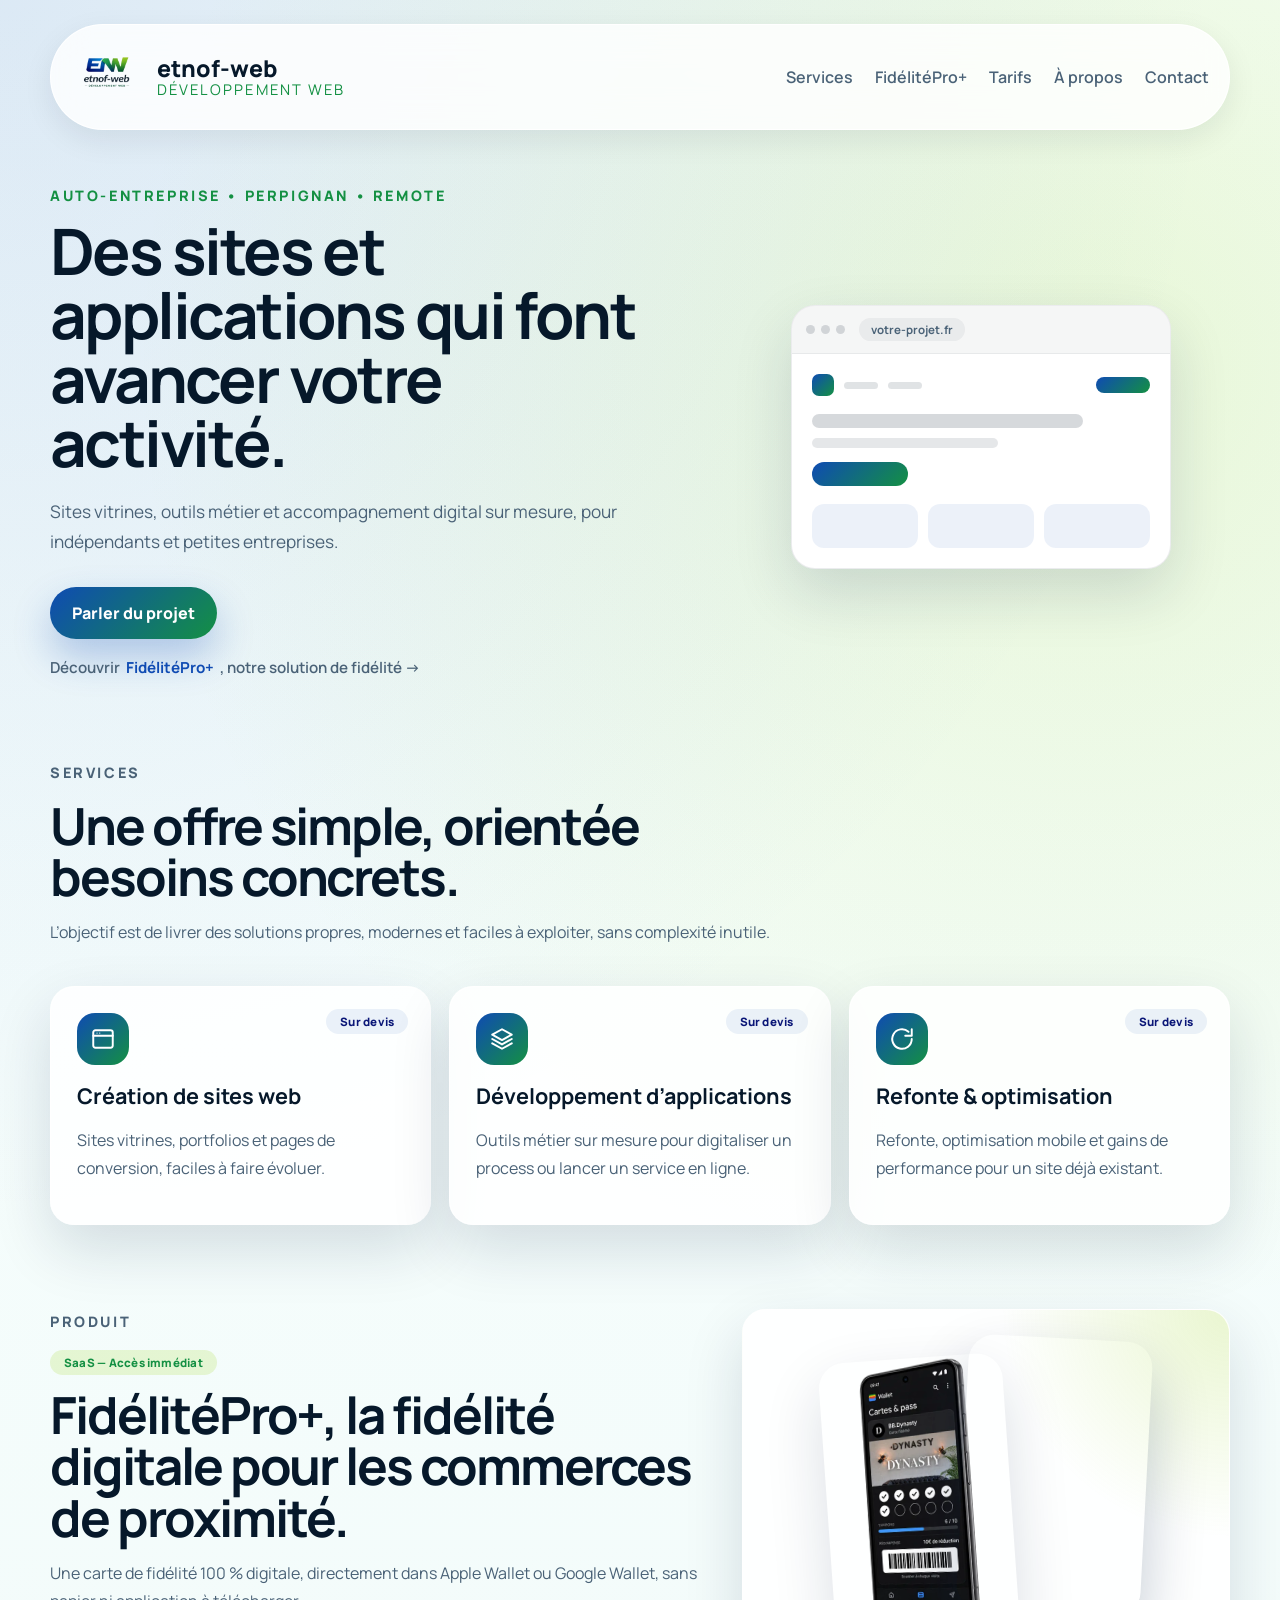
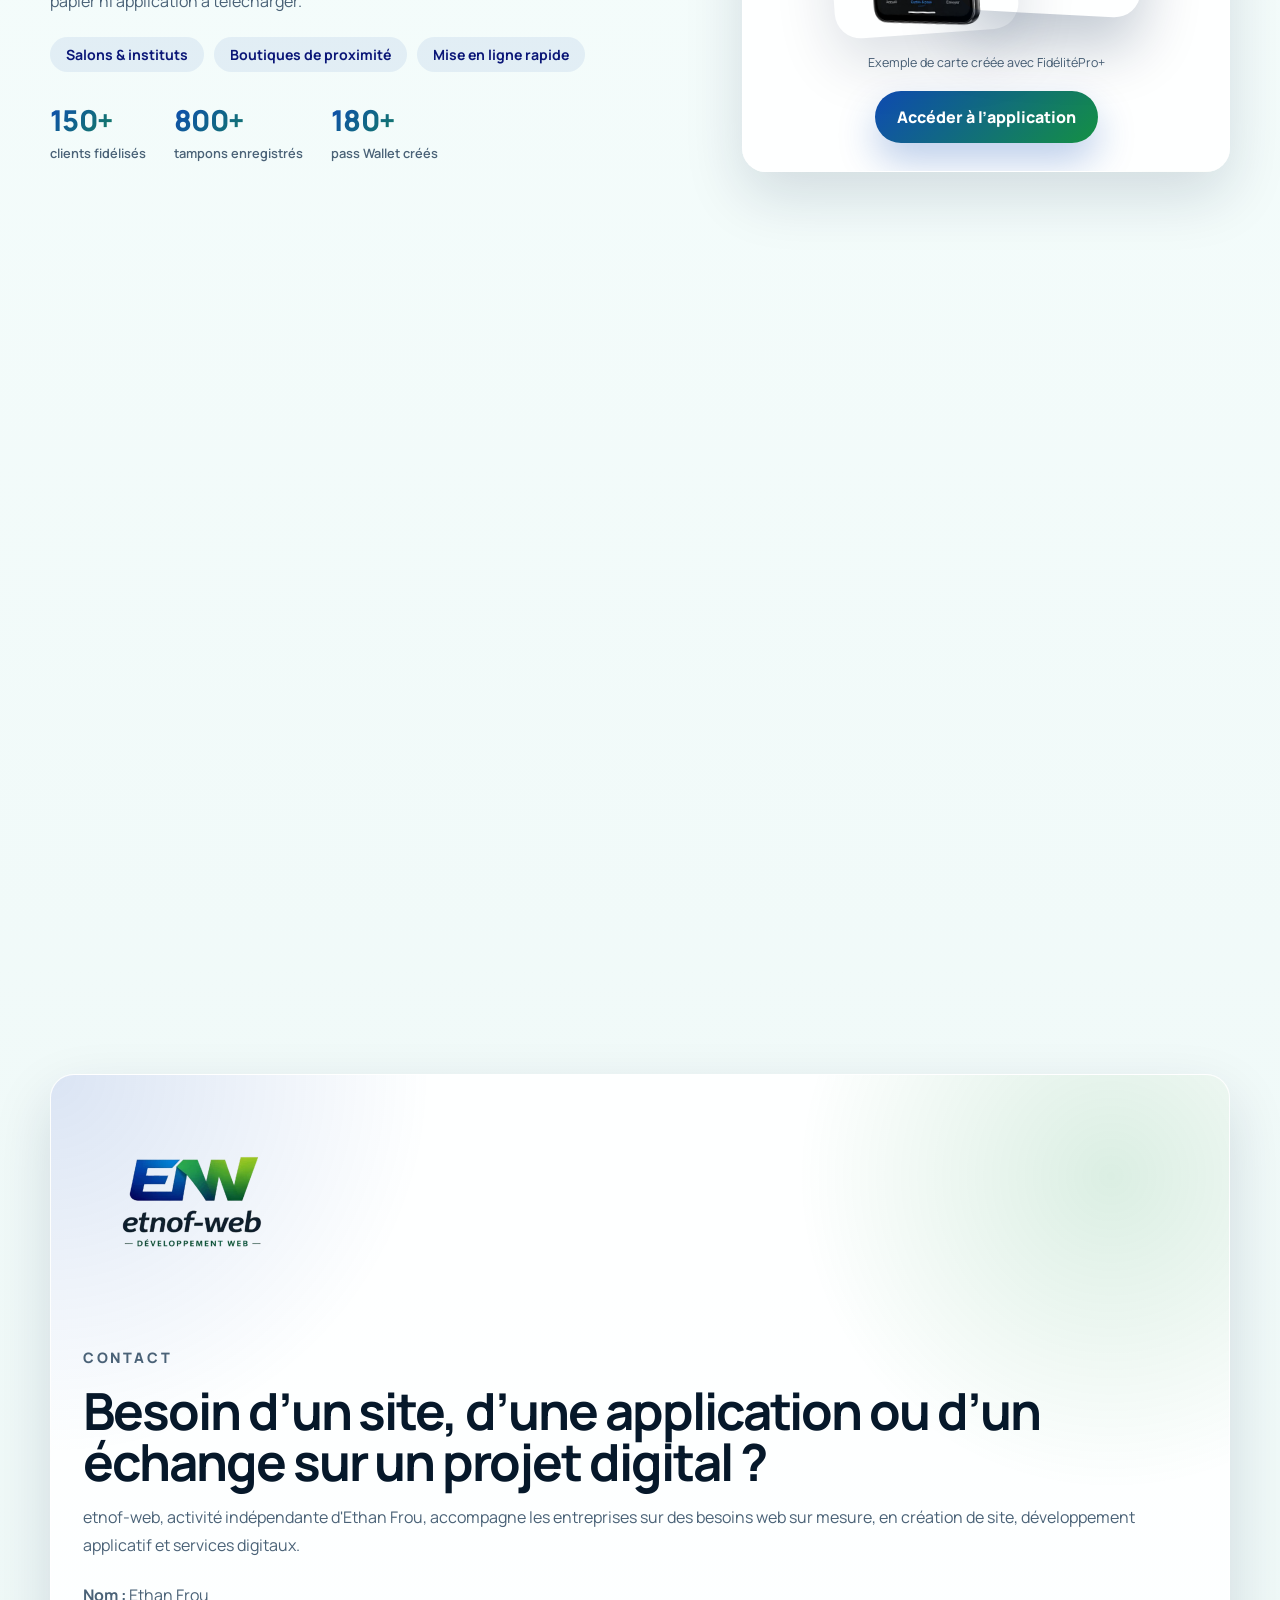
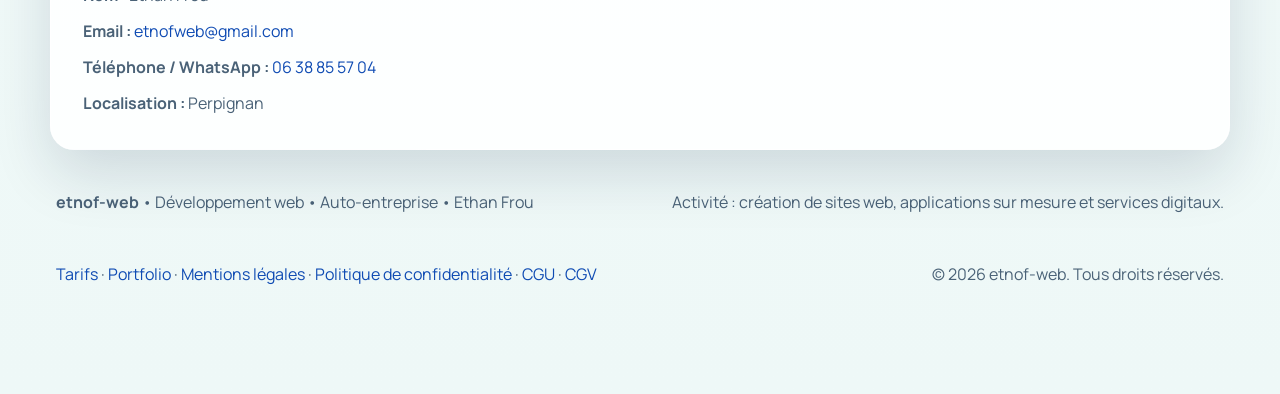
==== commit 3892218a: "perf(seo): optimisations PageSpeed + chiffres clés et badges service/produit Optimisations performan" ====
--- a/index.html
+++ b/index.html
@@ -96,9 +96,22 @@
     <link rel="preconnect" href="https://fonts.googleapis.com" />
     <link rel="preconnect" href="https://fonts.gstatic.com" crossorigin />
     <link
+      rel="preload"
+      as="style"
+      href="https://fonts.googleapis.com/css2?family=Manrope:wght@400;500;600;700;800&display=swap"
+    />
+    <link
       href="https://fonts.googleapis.com/css2?family=Manrope:wght@400;500;600;700;800&display=swap"
       rel="stylesheet"
+      media="print"
+      onload="this.media='all'"
     />
+    <noscript>
+      <link
+        href="https://fonts.googleapis.com/css2?family=Manrope:wght@400;500;600;700;800&display=swap"
+        rel="stylesheet"
+      />
+    </noscript>
     <link rel="stylesheet" href="style.css" />
 
     <!-- Umami Analytics -->
@@ -119,10 +132,10 @@
         <a class="brand" href="#top" aria-label="Accueil etnof-web">
           <img
             class="brand-logo"
-            src="Logo_etnof-web.png"
+            src="Logo_etnof-web.webp"
             alt="Logo etnof-web"
-            width="320"
-            height="320"
+            width="440"
+            height="440"
           />
           <span class="brand-copy">
             <strong>etnof-web</strong>
@@ -221,6 +234,7 @@
 
           <div class="cards-grid">
             <article class="info-card" data-reveal>
+              <span class="card-badge">Sur devis</span>
               <span class="info-card-icon" aria-hidden="true">
                 <svg viewBox="0 0 24 24" fill="none" stroke="currentColor" stroke-width="1.8" stroke-linecap="round" stroke-linejoin="round">
                   <rect x="3" y="4" width="18" height="16" rx="2"></rect>
@@ -235,6 +249,7 @@
               </p>
             </article>
             <article class="info-card" data-reveal>
+              <span class="card-badge">Sur devis</span>
               <span class="info-card-icon" aria-hidden="true">
                 <svg viewBox="0 0 24 24" fill="none" stroke="currentColor" stroke-width="1.8" stroke-linecap="round" stroke-linejoin="round">
                   <path d="M12 3 3 8l9 5 9-5-9-5Z"></path>
@@ -248,6 +263,7 @@
               </p>
             </article>
             <article class="info-card" data-reveal>
+              <span class="card-badge">Sur devis</span>
               <span class="info-card-icon" aria-hidden="true">
                 <svg viewBox="0 0 24 24" fill="none" stroke="currentColor" stroke-width="1.8" stroke-linecap="round" stroke-linejoin="round">
                   <path d="M21 12a9 9 0 1 1-3-6.7"></path>
@@ -265,6 +281,7 @@
         <section class="section spotlight" id="fideliteproplus">
           <div class="spotlight-copy" data-reveal>
             <p class="eyebrow">Produit</p>
+            <span class="card-badge card-badge-accent">SaaS — Accès immédiat</span>
             <h2>FidélitéPro+, la fidélité digitale pour les commerces de proximité.</h2>
             <p>
               Une carte de fidélité 100 % digitale, directement dans Apple Wallet ou Google
@@ -275,6 +292,21 @@
               <li>Boutiques de proximité</li>
               <li>Mise en ligne rapide</li>
             </ul>
+
+            <div class="mini-stats">
+              <div class="mini-stat">
+                <strong>150+</strong>
+                <span>clients fidélisés</span>
+              </div>
+              <div class="mini-stat">
+                <strong>800+</strong>
+                <span>tampons enregistrés</span>
+              </div>
+              <div class="mini-stat">
+                <strong>180+</strong>
+                <span>pass Wallet créés</span>
+              </div>
+            </div>
           </div>
 
           <div class="spotlight-box" data-reveal>
@@ -283,8 +315,8 @@
                 class="mockup-duo-item mockup-duo-back"
                 src="fideliteproplus-mockup-android.webp"
                 alt="Carte de fidélité FidélitéPro+ affichée dans Google Wallet sur Android"
-                width="640"
-                height="960"
+                width="440"
+                height="660"
                 loading="lazy"
                 decoding="async"
               />
@@ -292,8 +324,8 @@
                 class="mockup-duo-item mockup-duo-front"
                 src="fideliteproplus-mockup-iphone.webp"
                 alt="Carte de fidélité FidélitéPro+ affichée dans Apple Wallet sur iPhone"
-                width="640"
-                height="960"
+                width="440"
+                height="660"
                 loading="lazy"
                 decoding="async"
               />
@@ -425,10 +457,10 @@
         <div class="footer-card" data-reveal>
           <img
             class="footer-logo"
-            src="Logo_etnof-web.png"
+            src="Logo_etnof-web.webp"
             alt="Logo etnof-web"
-            width="320"
-            height="320"
+            width="440"
+            height="440"
           />
           <p class="eyebrow">Contact</p>
           <h2>Besoin d’un site, d’une application ou d’un échange sur un projet digital ?</h2>
--- a/style.css
+++ b/style.css
@@ -526,6 +526,29 @@
   height: 26px;
 }
 
+.card-badge {
+  display: inline-flex;
+  align-items: center;
+  padding: 5px 14px;
+  border-radius: 999px;
+  background: rgba(15, 75, 179, 0.08);
+  color: var(--blue-deep);
+  font-size: 0.72rem;
+  font-weight: 800;
+  letter-spacing: 0.02em;
+}
+
+.card-badge-accent {
+  background: rgba(153, 209, 22, 0.18);
+  color: var(--green);
+}
+
+.info-card .card-badge {
+  position: absolute;
+  top: 22px;
+  right: 22px;
+}
+
 .info-card h3 {
   margin: 0 0 12px;
   font-size: 1.35rem;
@@ -554,6 +577,39 @@
   color: var(--blue-deep);
   font-weight: 700;
   font-size: 0.88rem;
+}
+
+.spotlight-copy .card-badge {
+  margin: 2px 0 14px;
+}
+
+.mini-stats {
+  display: flex;
+  flex-wrap: wrap;
+  gap: 28px;
+  margin-top: 28px;
+}
+
+.mini-stat {
+  display: flex;
+  flex-direction: column;
+  gap: 4px;
+}
+
+.mini-stat strong {
+  font-size: 1.8rem;
+  font-weight: 800;
+  letter-spacing: -0.02em;
+  background: linear-gradient(135deg, var(--blue) 0%, var(--green) 100%);
+  background-clip: text;
+  -webkit-background-clip: text;
+  color: transparent;
+}
+
+.mini-stat span {
+  font-size: 0.8rem;
+  font-weight: 600;
+  color: var(--muted);
 }
 
 .spotlight-box {
